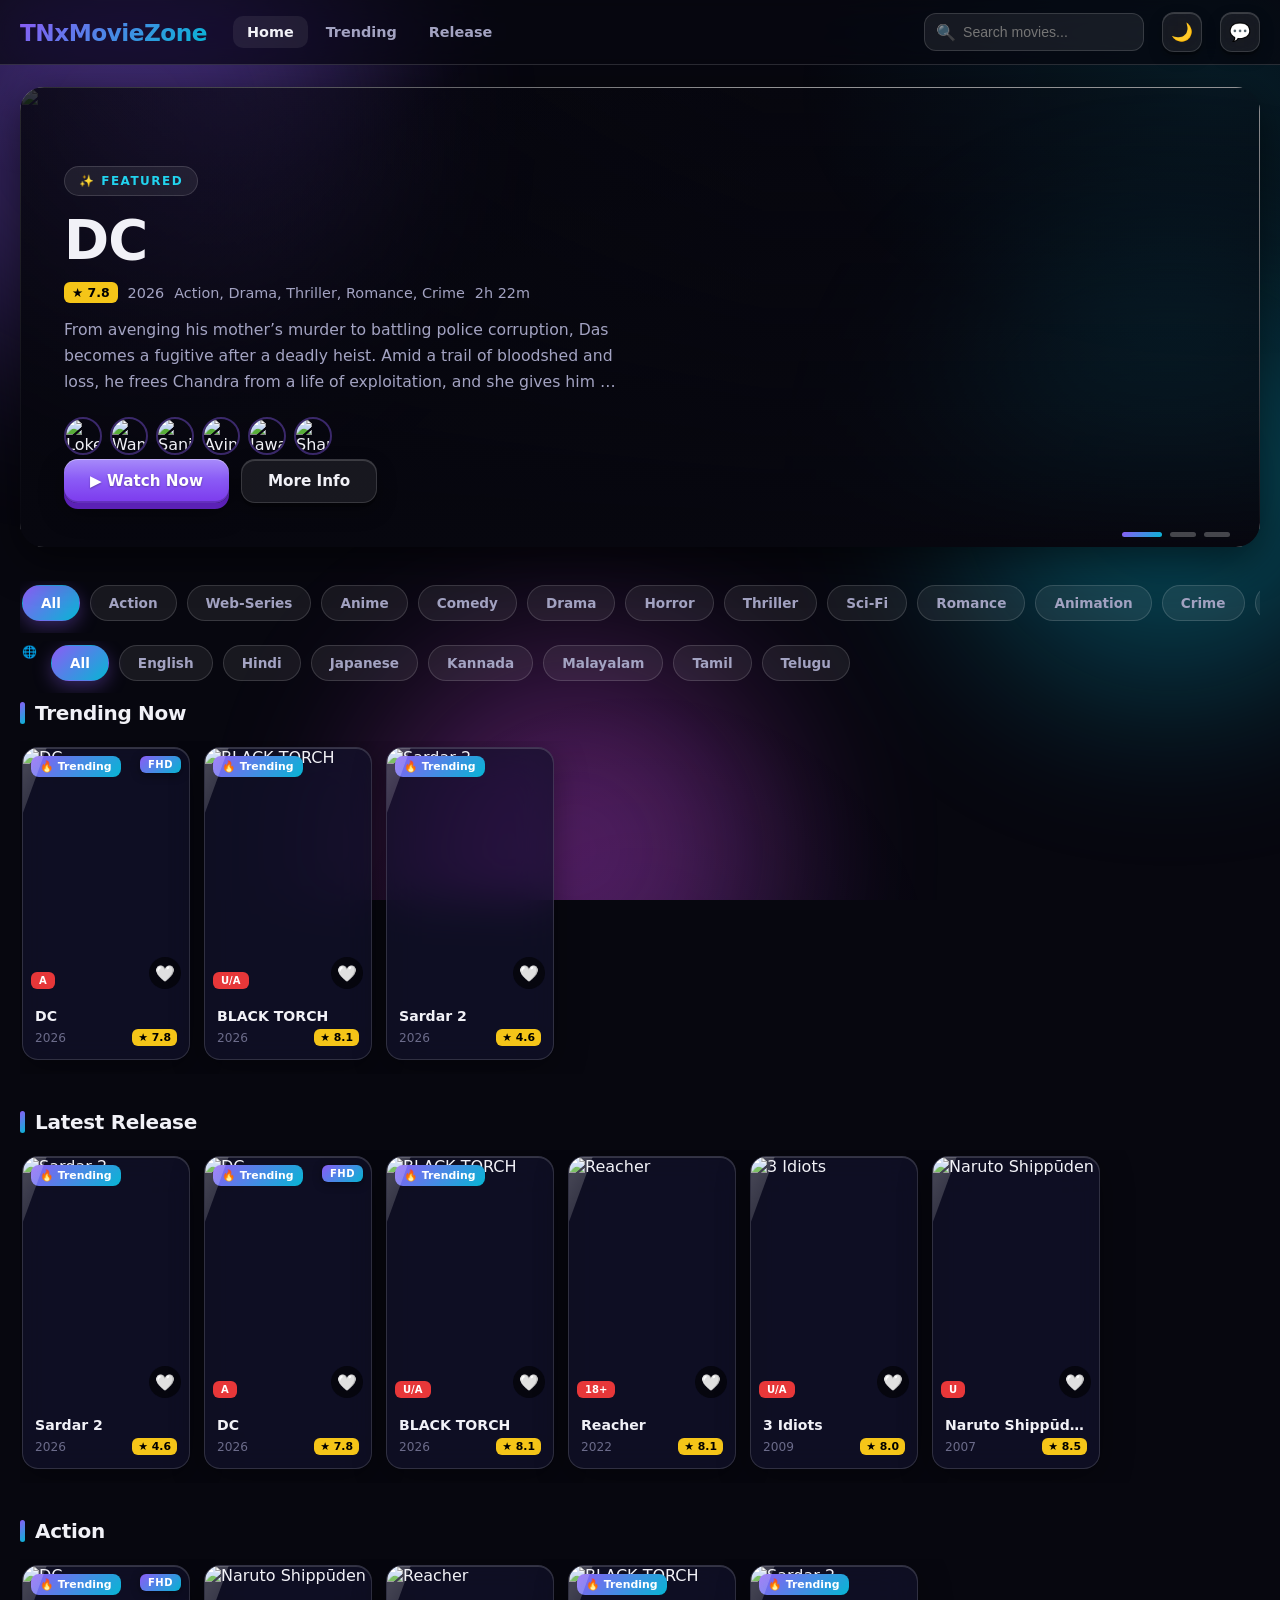
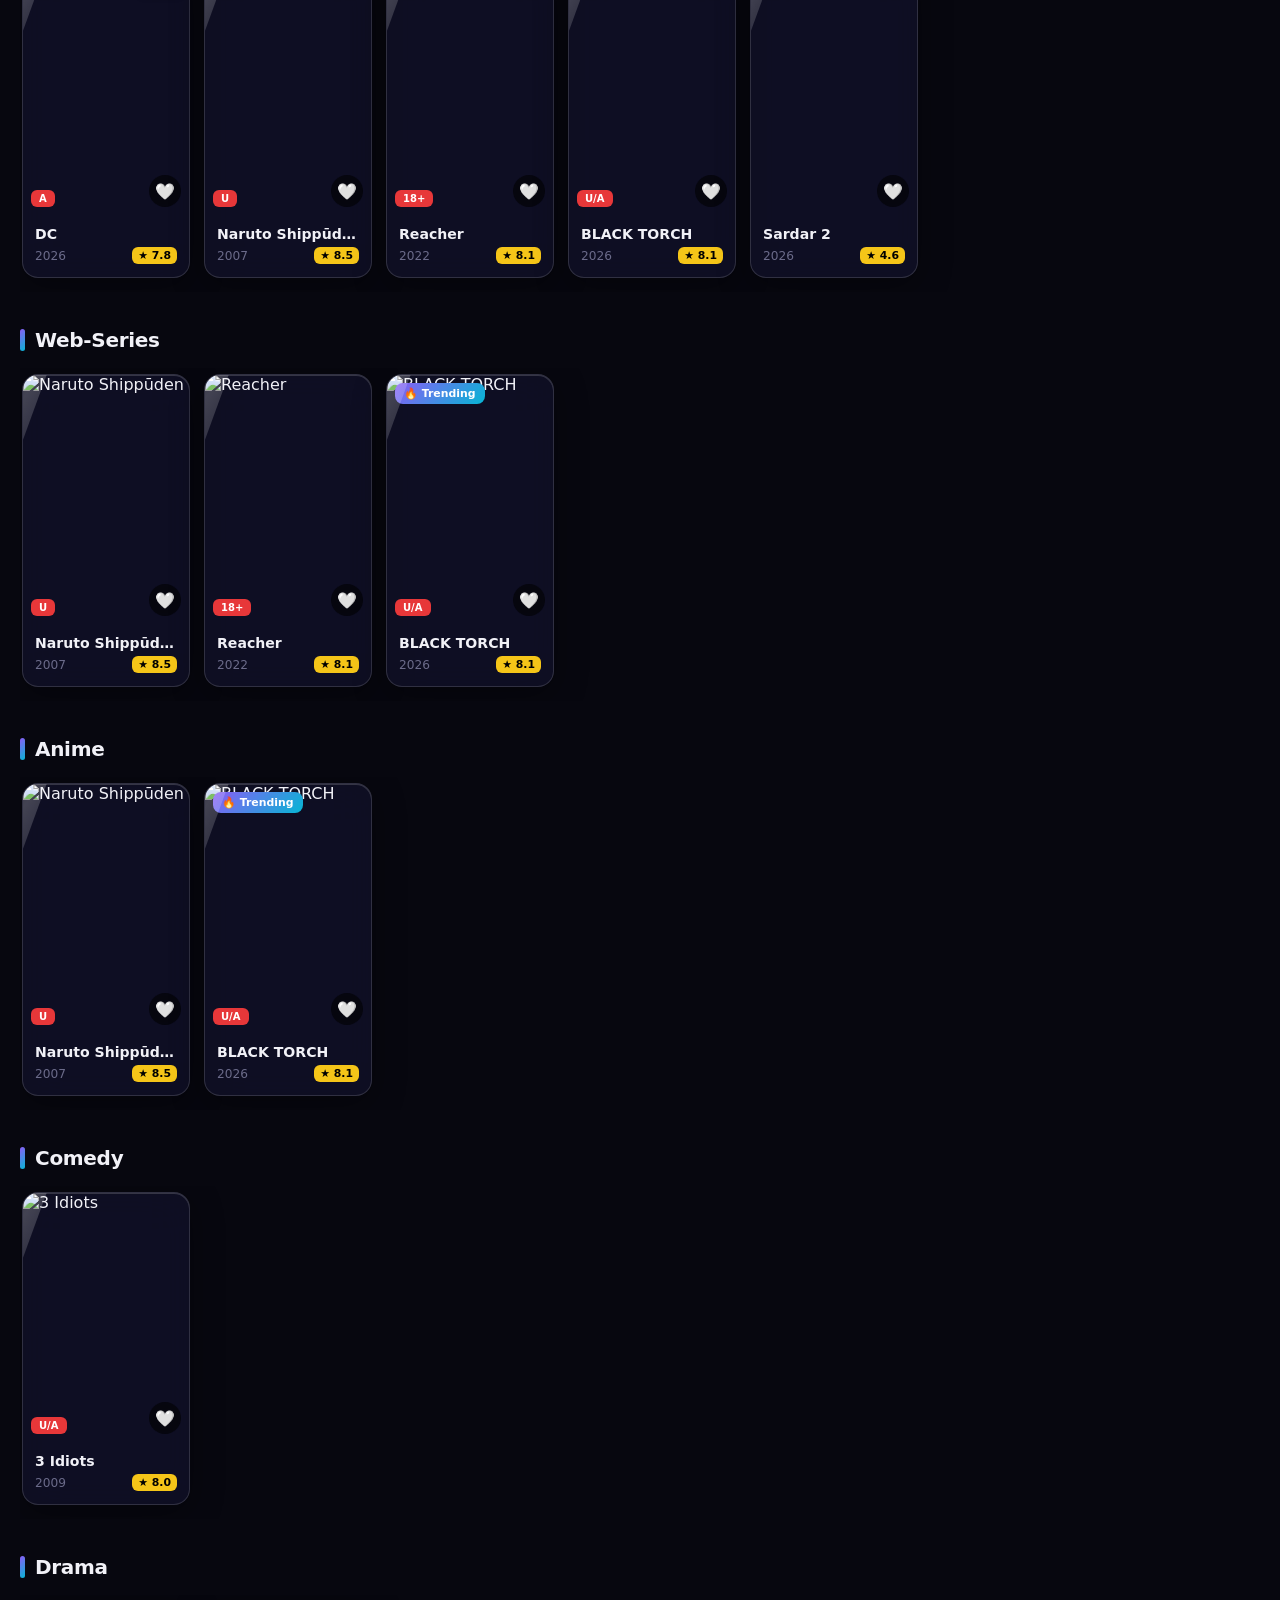
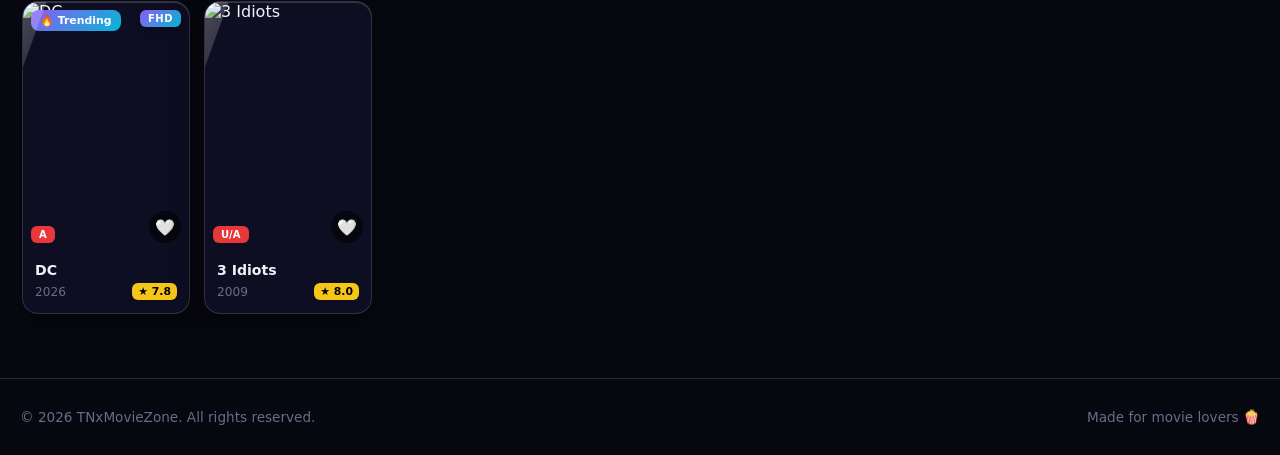
==== index.html @ 1c196ec9 "NEW badge + admin control + css v13" ====
<!DOCTYPE html>
<html lang="en" data-theme="dark">
<head>
<meta charset="UTF-8">
<meta name="viewport" content="width=device-width, initial-scale=1.0">
<title>TNxMovieZone — Watch Movies & Shows</title>
<meta name="description" content="TNxMovieZone — stream movies and shows in HD.">
<link rel="stylesheet" href="css/style.css?v=13">
<link rel="icon" href="logo/logo.png" type="image/png">
</head>
<body>
<div class="aurora-bg" aria-hidden="true"><span></span><span></span><span></span></div>

<header class="header">
  <div class="wrap header-inner">
    <a href="index.html" class="logo" id="siteLogo">TNxMovieZone</a>
    <nav class="nav">
      <a href="index.html" class="active">Home</a>
      <a href="index.html#trending">Trending</a>
      <a href="index.html#latest">Release</a>
    </nav>
    <div class="header-search">
      <span class="icon">🔍</span>
      <input type="text" id="searchInput" placeholder="Search movies..." autocomplete="off">
      <div class="search-results" id="searchResults"></div>
    </div>
    <button class="icon-btn" id="themeToggle" title="Toggle theme">🌙</button>
    <button class="icon-btn" id="notifToggle" title="New movie alerts">🔔</button>
    <button class="icon-btn" id="requestBtn" title="Request a movie">💬</button>
    <a class="icon-btn" id="tgJoinBtn" href="#" target="_blank" rel="noopener" title="Join Telegram" style="display:none;text-decoration:none;">✈️</a>
  </div>
</header>

<div class="notice-modal-bg" id="noticeModal" style="display:none;">

<!-- Movie Request Modal -->
<div class="notice-modal-bg" id="requestModal" style="display:none;">
  <div class="notice-modal">
    <button class="notice-close" id="requestClose" aria-label="Close">✕</button>
    <div class="notice-modal-icon">💬</div>
    <h3>Request a Movie</h3>
    <input type="text" id="reqTitle" placeholder="Movie/Series name..." style="width:100%;margin:8px 0;padding:10px;border-radius:8px;border:1px solid var(--glass-border);background:var(--bg-soft);color:var(--text);">
    <input type="text" id="reqYear" placeholder="Year (optional)..." style="width:100%;margin:8px 0;padding:10px;border-radius:8px;border:1px solid var(--glass-border);background:var(--bg-soft);color:var(--text);">
    <button type="button" class="btn btn-grad" id="reqSend" style="width:100%;margin-top:8px;">Send Request</button>
  </div>
</div>
  <div class="notice-modal">
    <button class="notice-close" id="noticeClose" aria-label="Close">✕</button>
    <div class="notice-modal-icon">📢</div>
    <h3>Announcement</h3>
    <p id="noticeText"></p>
  </div>
</div>

<main class="wrap">

<div id="adsBodySlot" style="margin:14px 0;"></div>
  <!-- Hero billboard -->
  <section class="hero" id="hero">
    <div class="hero-bg"><img id="heroBg" src="" alt=""></div>
    <div class="hero-shade"></div>
    <div class="hero-content">
      <span class="hero-badge" id="heroBadge">✨ Featured</span>
      <h1 class="hero-title" id="heroTitle">Loading...</h1>
      <div class="hero-meta" id="heroMeta"></div>
      <p class="hero-desc" id="heroDesc"></p>
      <div class="hero-cast" id="heroCast"></div>
      <div class="hero-actions">
        <a class="btn btn-grad" id="heroWatch" href="#">▶ Watch Now</a>
        <a class="btn btn-ghost" id="heroInfo" href="#">More Info</a>
      </div>
    </div>
    <div class="hero-dots" id="heroDots"></div>
  </section>

  <!-- Category filter chips -->
  <div class="chips" id="catChips"></div>
  <!-- Language filter chips -->
  <div class="chips" id="langChips" style="margin-top:8px;"></div>

  <!-- Full-screen search results -->
  <section class="row-sec" id="searchSec" style="display:none;">
    <div class="row-head">
      <h2 class="row-title">🔍 Search Results <span id="searchCount" style="font-size:.8rem;color:var(--text-faint);"></span></h2>
      <button type="button" class="btn btn-ghost btn-sm" id="searchClose">✕ Clear</button>
    </div>
    <div class="search-grid" id="searchGrid"></div>
  </section>

  <!-- Continue Watching -->
  <section class="row-sec" id="continueSec" style="display:none;">
    <div class="row-head">
      <h2 class="row-title">▶ Continue Watching</h2>
      <button type="button" class="btn btn-ghost btn-sm" id="clearContinue">Clear</button>
    </div>
    <div class="poster-row" id="continueRow"></div>
  </section>

  <!-- Watchlist -->
  <section class="row-sec" id="watchlistSec" style="display:none;">
    <div class="row-head">
      <h2 class="row-title">❤️ My Watchlist</h2>
    </div>
    <div class="poster-row" id="watchlistRow"></div>
  </section>

  <!-- Trending row -->
  <section class="row-sec" id="trending">
    <div class="row-head">
      <h2 class="row-title">Trending Now</h2>
    </div>
    <div class="poster-row" id="trendingRow"></div>
  </section>

  <!-- Latest row -->
  <section class="row-sec" id="latest">
    <div class="row-head">
      <h2 class="row-title">Latest Release</h2>
    </div>
    <div class="poster-row" id="latestRow"></div>
  </section>

  <!-- Category rows injected here -->
  <div id="catRows"></div>
</main>

<footer class="footer">
  <div class="wrap footer-inner">
    <span>© <span id="year"></span> <span id="footName">TNxMovieZone</span>. All rights reserved.</span>
    <span>Made for movie lovers 🍿</span>
  </div>
</footer>

<script src="js/app.js?v=3"></script>
<script>
/* source protection */
(function(){
  document.addEventListener('contextmenu', function(e){ e.preventDefault(); });
  document.addEventListener('keydown', function(e){
    if (e.key === 'F12' ||
        (e.ctrlKey && e.shiftKey && (e.key === 'I' || e.key === 'J' || e.key === 'C')) ||
        (e.ctrlKey && e.key === 'U')) {
      e.preventDefault();
    }
  });
})();
</script>
<script>
/* 3D tilt + ripple effects (2026-10-19) */
(function(){
  var fine = window.matchMedia('(pointer:fine)').matches;
  var reduced = window.matchMedia('(prefers-reduced-motion: reduce)').matches;
  if (fine && !reduced) {
    document.addEventListener('mousemove', function(e){
      var card = e.target.closest ? e.target.closest('.card') : null;
      document.querySelectorAll('.card.tilting').forEach(function(c){
        if (c !== card) { c.style.transform=''; c.classList.remove('tilting'); }
      });
      if (!card) return;
      var r = card.getBoundingClientRect();
      var x = (e.clientX - r.left)/r.width - .5, y = (e.clientY - r.top)/r.height - .5;
      card.classList.add('tilting');
      card.style.transform = 'perspective(800px) rotateX('+(-y*10).toFixed(1)+'deg) rotateY('+(x*12).toFixed(1)+'deg) translateY(-4px)';
    });
    document.addEventListener('mouseout', function(e){
      var card = e.target.closest ? e.target.closest('.card') : null;
      if (card && !card.contains(e.relatedTarget)) { card.style.transform=''; card.classList.remove('tilting'); }
    });
  }
  if (!reduced) {
    document.addEventListener('click', function(e){
      var btn = e.target.closest ? e.target.closest('.btn') : null;
      if (!btn) return;
      var r = btn.getBoundingClientRect(), d = Math.max(r.width, r.height);
      var s = document.createElement('span');
      s.className='ripple';
      s.style.width = s.style.height = d+'px';
      s.style.left = (e.clientX - r.left - d/2)+'px';
      s.style.top = (e.clientY - r.top - d/2)+'px';
      btn.appendChild(s);
      setTimeout(function(){ s.remove(); }, 650);
    });
  }
})();
</script>
</body>
</html>
---- css/style.css ----
/* ============================================================
   VIOLETFLEX — Premium dark streaming theme
   Electric purple #8b5cf6 + cyan #06b6d4 gradient accents
   Glassmorphism cards, smooth animations
   ============================================================ */

:root {
  --bg-0: #07070f;
  --bg-1: #0c0c1a;
  --bg-2: #12122a;
  --purple: #8b5cf6;
  --purple-soft: #a78bfa;
  --cyan: #06b6d4;
  --cyan-soft: #22d3ee;
  --grad: linear-gradient(135deg, #8b5cf6 0%, #06b6d4 100%);
  --grad-soft: linear-gradient(135deg, rgba(139,92,246,.25) 0%, rgba(6,182,212,.25) 100%);
  --text: #f1f1f7;
  --text-dim: #a3a3c2;
  --text-faint: #6b6b8a;
  --glass: rgba(255,255,255,.07);
  --glass-border: rgba(255,255,255,.14);
  --glass-highlight: rgba(255,255,255,.16);
  --depth: rgba(0,0,0,.25);
  --card: rgba(18,18,42,.72);
  --danger: #f43f5e;
  --success: #10b981;
  --warn: #f59e0b;
  --radius: 16px;
  --shadow: 0 12px 40px rgba(0,0,0,.55);
  --transition: .28s cubic-bezier(.4,0,.2,1);
}

[data-theme="light"] {
  --bg-0: #f4f4fa;
  --bg-1: #ffffff;
  --bg-2: #eceaf7;
  --text: #17172b;
  --text-dim: #55557a;
  --text-faint: #9a9ab5;
  --glass: rgba(255,255,255,.65);
  --glass-border: rgba(20,20,60,.12);
  --glass-highlight: rgba(255,255,255,.9);
  --card: rgba(255,255,255,.8);
  --depth: rgba(20,20,60,.16);
  --shadow: 0 12px 40px rgba(80,70,160,.14);
}

* { margin: 0; padding: 0; box-sizing: border-box; }

html { scroll-behavior: smooth; }

body {
  font-family: 'Inter', 'Segoe UI', system-ui, -apple-system, sans-serif;
  background: var(--bg-0);
  color: var(--text);
  min-height: 100vh;
  transition: background var(--transition), color var(--transition);
  overflow-x: hidden;
}

/* Ambient background glow */
body::before {
  content: '';
  position: fixed;
  inset: 0;
  pointer-events: none;
  z-index: 0;
  background:
    radial-gradient(600px 400px at 12% -5%, rgba(139,92,246,.16), transparent 60%),
    radial-gradient(700px 450px at 95% 10%, rgba(6,182,212,.12), transparent 60%),
    radial-gradient(500px 500px at 50% 110%, rgba(139,92,246,.08), transparent 60%);
}

[data-theme="light"] body::before { opacity: .5; }

a { color: inherit; text-decoration: none; }
button { font-family: inherit; cursor: pointer; }
img { display: block; max-width: 100%; }

.wrap { max-width: 100%; margin: 0 auto; padding: 0 20px; position: relative; z-index: 1; }

/* ---------- Header ---------- */
.header {
  position: sticky;
  top: 0;
  z-index: 50;
  backdrop-filter: blur(28px) saturate(180%);
  -webkit-backdrop-filter: blur(28px) saturate(180%);
  background: color-mix(in srgb, var(--bg-0) 72%, transparent);
  border-bottom: 1px solid var(--glass-border);
}
.header-inner {
  display: flex;
  align-items: center;
  gap: 18px;
  height: 64px;
}
.logo {
  font-size: 1.45rem;
  font-weight: 800;
  letter-spacing: -.5px;
  background: var(--grad);
  -webkit-background-clip: text;
  background-clip: text;
  color: transparent;
  white-space: nowrap;
}
.logo img { height: 34px; width: auto; }
.nav { display: flex; gap: 4px; margin-left: 8px; }
.nav a {
  padding: 8px 14px;
  border-radius: 10px;
  font-size: .9rem;
  font-weight: 600;
  color: var(--text-dim);
  transition: var(--transition);
}
.nav a:hover, .nav a.active { color: var(--text); background: var(--glass); }
.header-search { margin-left: auto; position: relative; }
.header-search input {
  width: 220px;
  padding: 10px 14px 10px 38px;
  border-radius: 12px;
  border: 1px solid var(--glass-border);
  background: var(--glass);
  color: var(--text);
  font-size: .88rem;
  outline: none;
  transition: var(--transition);
}
.header-search input:focus { border-color: var(--purple); box-shadow: 0 0 0 3px rgba(139,92,246,.18); width: 280px; }
.header-search .icon { position: absolute; left: 12px; top: 50%; transform: translateY(-50%); opacity: .55; }
.icon-btn {
  width: 40px; height: 40px;
  border-radius: 12px;
  border: 1px solid var(--glass-border);
  background: var(--glass);
  color: var(--text);
  font-size: 1.1rem;
  display: grid; place-items: center;
  backdrop-filter: blur(12px); -webkit-backdrop-filter: blur(12px);
  box-shadow: inset 0 1px 0 var(--glass-highlight), 0 3px 0 var(--depth), 0 6px 14px rgba(0,0,0,.3);
  transition: var(--transition);
}
.icon-btn:hover { border-color: var(--purple); transform: translateY(-1px); }
.icon-btn:active { transform: translateY(2px); box-shadow: inset 0 1px 0 var(--glass-highlight), 0 1px 0 var(--depth); }

/* ---------- Buttons ---------- */
.btn {
  display: inline-flex; align-items: center; justify-content: center; gap: 8px;
  padding: 12px 26px;
  border: none; border-radius: 14px;
  font-size: .95rem; font-weight: 700;
  transition: var(--transition);
}
.btn-grad {
  background: linear-gradient(180deg, #a78bfa 0%, #8b5cf6 45%, #7c3aed 100%);
  color: #fff;
  text-shadow: 0 1px 2px rgba(0,0,0,.3);
  box-shadow: inset 0 1px 0 rgba(255,255,255,.35), inset 0 -2px 0 rgba(0,0,0,.2), 0 6px 0 #5b21b6, 0 10px 24px rgba(0,0,0,.4);
}
.btn-grad:hover { transform: translateY(-2px); box-shadow: inset 0 1px 0 rgba(255,255,255,.35), inset 0 -2px 0 rgba(0,0,0,.2), 0 8px 0 #5b21b6, 0 14px 32px rgba(139,92,246,.45); }
.btn-grad:active { transform: translateY(4px); box-shadow: inset 0 1px 0 rgba(255,255,255,.25), inset 0 -1px 0 rgba(0,0,0,.2), 0 2px 0 #5b21b6, 0 4px 12px rgba(0,0,0,.4); }
.btn-ghost {
  background: var(--glass); color: var(--text);
  border: 1px solid var(--glass-border);
  backdrop-filter: blur(16px); -webkit-backdrop-filter: blur(16px);
  box-shadow: inset 0 1px 0 var(--glass-highlight), 0 4px 0 var(--depth), 0 8px 20px rgba(0,0,0,.3);
}
.btn-ghost:hover { border-color: var(--purple); transform: translateY(-2px); box-shadow: inset 0 1px 0 var(--glass-highlight), 0 6px 0 var(--depth), 0 12px 24px rgba(0,0,0,.35); }
.btn-ghost:active { transform: translateY(3px); box-shadow: inset 0 1px 0 var(--glass-highlight), 0 1px 0 var(--depth), 0 4px 10px rgba(0,0,0,.3); }
.btn-danger { background: rgba(244,63,94,.14); color: var(--danger); border: 1px solid rgba(244,63,94,.35); }
.btn-danger:hover { background: rgba(244,63,94,.25); }
.btn-sm { padding: 8px 16px; font-size: .82rem; border-radius: 10px; }
.btn:disabled { opacity: .5; cursor: not-allowed; transform: none; }

/* ---------- Hero ---------- */
.hero {
  position: relative;
  border-radius: 24px;
  overflow: hidden;
  margin: 22px 0 34px;
  min-height: 460px;
  display: flex;
  align-items: flex-end;
  box-shadow: var(--shadow);
  isolation: isolate;
}
.hero-bg { position: absolute; inset: 0; z-index: -2; }
.hero-bg img { width: 100%; height: 100%; object-fit: cover; }
.hero-shade {
  position: absolute; inset: 0; z-index: -1;
  background: linear-gradient(180deg, rgba(7,7,15,.25) 0%, rgba(7,7,15,.55) 45%, var(--bg-0) 100%),
              linear-gradient(90deg, rgba(7,7,15,.75) 0%, transparent 60%);
}
/* Light mode billboard: soft light — backdrop visible */
[data-theme="light"] .hero-shade {
  background: linear-gradient(180deg, rgba(244,244,250,.05) 0%, rgba(244,244,250,.2) 60%, var(--bg-0) 100%),
              linear-gradient(90deg, rgba(244,244,250,.6) 0%, rgba(244,244,250,.12) 55%, transparent 85%);
}
[data-theme="light"] .hero-bg img { filter:none; }
[data-theme="light"] .hero-title { color:#0d0d1f; text-shadow:none; }
[data-theme="light"] .hero-desc { color:#33334f; text-shadow:none; }
[data-theme="light"] .hero-meta { color:#44445f; text-shadow:none; }
[data-theme="light"] .hero-badge { background:rgba(255,255,255,.7); }
.hero-content { padding: 44px; max-width: 640px; animation: riseIn .7s ease both; }
.hero-badge {
  display: inline-flex; align-items: center; gap: 8px;
  font-size: .75rem; font-weight: 700; letter-spacing: 1.5px; text-transform: uppercase;
  padding: 7px 14px; border-radius: 999px;
  background: var(--glass); border: 1px solid var(--glass-border);
  backdrop-filter: blur(16px); color: var(--cyan-soft); margin-bottom: 16px;
}
.hero-title {
  font-size: clamp(2rem, 4.5vw, 3.4rem);
  font-weight: 800; letter-spacing: -1px; line-height: 1.08; margin-bottom: 12px;
}
.hero-meta { display: flex; flex-wrap: wrap; gap: 10px; align-items: center; color: var(--text-dim); font-size: .9rem; margin-bottom: 14px; }
.imdb { background: #f5c518; color: #000; font-weight: 800; font-size: .78rem; padding: 3px 8px; border-radius: 6px; }
.hero-desc { color: var(--text-dim); font-size: .98rem; line-height: 1.65; margin-bottom: 22px; display: -webkit-box; -webkit-line-clamp: 3; -webkit-box-orient: vertical; overflow: hidden; }
.hero-actions { display: flex; gap: 12px; flex-wrap: wrap; }
.hero-dots { position: absolute; bottom: 10px; right: 30px; display: flex; gap: 8px; }
.hero-dots button { width: 26px; height: 5px; border-radius: 3px; border: none; background: rgba(255,255,255,.25); transition: var(--transition); }
.hero-dots button.on { background: var(--grad); width: 40px; }

@keyframes riseIn { from { opacity: 0; transform: translateY(24px); } to { opacity: 1; transform: none; } }
@keyframes fadeIn { from { opacity: 0; } to { opacity: 1; } }

/* ---------- Rows ---------- */
.row-sec { margin-bottom: 36px; }
.row-head { display: flex; align-items: center; justify-content: space-between; margin-bottom: 16px; }
.row-title { font-size: 1.25rem; font-weight: 800; letter-spacing: -.3px; display: flex; align-items: center; gap: 10px; }
.row-title::before { content: ''; width: 5px; height: 22px; border-radius: 3px; background: var(--grad); }
.row-link { font-size: .85rem; font-weight: 600; color: var(--cyan-soft); }
.poster-row { display: flex; gap: 14px; overflow-x: auto; padding: 6px 2px 14px; scrollbar-width: thin; scrollbar-color: var(--purple) transparent; }
.poster-row::-webkit-scrollbar { height: 6px; }
.poster-row::-webkit-scrollbar-thumb { background: var(--grad); border-radius: 3px; }

.card {
  flex: 0 0 168px;
  border-radius: var(--radius);
  overflow: hidden;
  background: var(--card);
  border: 1px solid var(--glass-border);
  backdrop-filter: blur(22px) saturate(160%);
  -webkit-backdrop-filter: blur(22px) saturate(160%);
  box-shadow: inset 0 1px 0 var(--glass-highlight), 0 8px 32px rgba(0,0,0,.35);
  transition: var(--transition);
  animation: fadeIn .5s ease both;
}
.card:hover { transform: translateY(-7px) scale(1.02); border-color: rgba(139,92,246,.5); box-shadow: 0 18px 44px rgba(139,92,246,.22); }
.card-poster { position: relative; aspect-ratio: 2/3; overflow: hidden; }
.card-poster img { width: 100%; height: 100%; object-fit: cover; transition: transform .5s ease; }
.card:hover .card-poster img { transform: scale(1.07); }
.card-play {
  position: absolute; inset: 0; display: grid; place-items: center;
  background: rgba(7,7,15,.45); opacity: 0; transition: var(--transition);
}
.card:hover .card-play { opacity: 1; }
.card-play span {
  width: 52px; height: 52px; border-radius: 50%;
  background: var(--grad); display: grid; place-items: center;
  font-size: 1.2rem; color: #fff; box-shadow: 0 8px 24px rgba(139,92,246,.5);
}
.card-badge { position: absolute; top: 8px; left: 8px; font-size: .68rem; font-weight: 800; padding: 4px 9px; border-radius: 8px; background: var(--grad); color: #fff; }
.card-info { padding: 11px 12px 13px; }
.card-title { font-size: .88rem; font-weight: 700; white-space: nowrap; overflow: hidden; text-overflow: ellipsis; margin-bottom: 5px; }
.card-sub { font-size: .76rem; color: var(--text-faint); display: flex; justify-content: space-between; align-items: center; }
.card-sub .imdb { font-size: .68rem; padding: 2px 6px; }

/* ---------- Category chips ---------- */
.chips { display: flex; gap: 10px; overflow-x: auto; padding: 4px 2px 12px; margin-bottom: 8px; }
.chip {
  flex: 0 0 auto; padding: 9px 18px; border-radius: 999px;
  background: var(--glass); border: 1px solid var(--glass-border);
  font-size: .85rem; font-weight: 600; color: var(--text-dim);
  transition: var(--transition);
}
.chip:hover { border-color: var(--purple); color: var(--text); }
.chip.on { background: var(--grad); color: #fff; border-color: transparent; box-shadow: 0 6px 18px rgba(139,92,246,.35); }

/* ---------- Grid ---------- */
.grid { display: grid; grid-template-columns: repeat(auto-fill, minmax(160px, 1fr)); gap: 16px; }
.grid .card { flex: none; }

/* ---------- Movie detail ---------- */
.detail-hero { position: relative; border-radius: 24px; overflow: hidden; margin: 22px 0; min-height: 420px; isolation: isolate; box-shadow: var(--shadow); }
.detail-body { display: flex; gap: 28px; margin: -110px 0 30px; position: relative; z-index: 2; padding: 0 30px; }
.detail-poster { width: 230px; flex: none; aspect-ratio: 2/3; border-radius: 18px; overflow: hidden; box-shadow: var(--shadow); border: 1px solid var(--glass-border); }
.detail-poster img { width: 100%; height: 100%; object-fit: cover; display: block; }
.detail-info { padding-top: 118px; flex: 1; min-width: 0; }
.detail-title { font-size: clamp(1.7rem, 3.5vw, 2.6rem); font-weight: 800; letter-spacing: -.5px; margin-bottom: 10px; }
.detail-meta { display: flex; flex-wrap: wrap; gap: 10px; align-items: center; color: var(--text-dim); font-size: .92rem; margin-bottom: 14px; }
.detail-desc { color: var(--text-dim); line-height: 1.7; margin-bottom: 20px; max-width: 720px; }
.detail-extra { display: grid; grid-template-columns: repeat(auto-fit, minmax(200px, 1fr)); gap: 12px; margin-bottom: 22px; }
.extra-box { background: var(--card); border: 1px solid var(--glass-border); border-radius: 12px; padding: 12px 16px; backdrop-filter: blur(18px); box-shadow: inset 0 1px 0 var(--glass-highlight); }
.extra-box .k { font-size: .72rem; text-transform: uppercase; letter-spacing: 1px; color: var(--text-faint); margin-bottom: 4px; }
.extra-box .v { font-weight: 600; font-size: .92rem; }

/* ---------- Watch page ---------- */
.player-wrap { margin: 22px 0; }
.server-bar {
  display: flex; gap: 10px; flex-wrap: wrap; align-items: center;
  background: var(--card); border: 1px solid var(--glass-border);
  border-radius: 16px; padding: 14px 18px; margin-bottom: 16px;
  backdrop-filter: blur(14px);
}
.server-bar .lbl { font-size: .82rem; font-weight: 700; text-transform: uppercase; letter-spacing: 1px; color: var(--text-faint); margin-right: 6px; }
.srv-btn {
  padding: 10px 20px; border-radius: 12px; border: 1px solid var(--glass-border);
  background: var(--glass); color: var(--text-dim); font-weight: 700; font-size: .88rem;
  transition: var(--transition);
}
.srv-btn:hover { border-color: var(--cyan); color: var(--text); }
.srv-btn.on { background: var(--grad); color: #fff; border-color: transparent; box-shadow: 0 6px 18px rgba(139,92,246,.4); }
.player-frame {
  position: relative; border-radius: 20px; overflow: hidden;
  background: #000; aspect-ratio: 16/9; box-shadow: var(--shadow);
  border: 1px solid var(--glass-border);
}
.player-frame iframe, .player-frame video { position: absolute; inset: 0; width: 100%; height: 100%; border: none; }
.player-loading {
  position: absolute; inset: 0; display: grid; place-items: center;
  background: #050508; color: var(--text-dim); flex-direction: column; gap: 14px;
}
.spinner {
  width: 52px; height: 52px; border-radius: 50%;
  border: 4px solid rgba(139,92,246,.2); border-top-color: var(--purple);
  animation: spin 1s linear infinite;
}
@keyframes spin { to { transform: rotate(360deg); } }
.toast {
  position: fixed; bottom: 26px; left: 50%; transform: translateX(-50%) translateY(80px);
  background: var(--card); border: 1px solid var(--glass-border);
  backdrop-filter: blur(16px); padding: 13px 22px; border-radius: 14px;
  font-size: .9rem; font-weight: 600; z-index: 200; opacity: 0; transition: var(--transition);
  box-shadow: var(--shadow); max-width: 90vw; text-align: center;
}
.toast.show { opacity: 1; transform: translateX(-50%) translateY(0); }

/* ---------- Admin ---------- */
.admin-login-wrap { min-height: 100vh; display: grid; place-items: center; padding: 20px; }
.login-card {
  width: 100%; max-width: 420px;
  background: var(--card); border: 1px solid var(--glass-border);
  border-radius: 24px; padding: 40px 36px;
  backdrop-filter: blur(30px) saturate(170%); -webkit-backdrop-filter: blur(30px) saturate(170%);
  box-shadow: inset 0 1px 0 var(--glass-highlight), var(--shadow);
  animation: riseIn .5s ease both;
}
.login-card h1 { font-size: 1.6rem; font-weight: 800; margin-bottom: 6px; }
.login-card h1 .grad { background: var(--grad); -webkit-background-clip: text; background-clip: text; color: transparent; }
.login-card p { color: var(--text-dim); font-size: .9rem; margin-bottom: 24px; }
.field { margin-bottom: 16px; }
.field label { display: block; font-size: .8rem; font-weight: 700; text-transform: uppercase; letter-spacing: .8px; color: var(--text-faint); margin-bottom: 7px; }
.field input, .field select, .field textarea {
  width: 100%; padding: 12px 15px; border-radius: 12px;
  border: 1px solid var(--glass-border); background: var(--glass);
  color: var(--text); font-size: .92rem; font-family: inherit; outline: none;
  transition: var(--transition);
}
.field input:focus, .field select:focus, .field textarea:focus { border-color: var(--purple); box-shadow: 0 0 0 3px rgba(139,92,246,.16); }
.field textarea { min-height: 90px; resize: vertical; }
.login-err { display: none; background: rgba(244,63,94,.12); border: 1px solid rgba(244,63,94,.35); color: #fb7185; padding: 11px 15px; border-radius: 12px; font-size: .86rem; margin-bottom: 16px; }
.login-err.show { display: block; }

.dash-head { display: flex; align-items: center; justify-content: space-between; padding: 22px 0; flex-wrap: wrap; gap: 14px; }
.stats { display: grid; grid-template-columns: repeat(auto-fit, minmax(150px, 1fr)); gap: 14px; margin-bottom: 26px; }
.stat {
  background: var(--card); border: 1px solid var(--glass-border); border-radius: 16px;
  padding: 20px; backdrop-filter: blur(14px); position: relative; overflow: hidden;
}
.stat::after { content: ''; position: absolute; top: 0; left: 0; right: 0; height: 3px; background: var(--grad); }
.stat .n { font-size: 1.9rem; font-weight: 800; }
.stat .l { font-size: .78rem; color: var(--text-faint); text-transform: uppercase; letter-spacing: 1px; margin-top: 4px; }

.tabs { display: flex; gap: 8px; margin-bottom: 20px; flex-wrap: wrap; position: sticky; top: 64px; z-index: 40; padding: 10px 0; background: color-mix(in srgb, var(--bg-0) 82%, transparent); backdrop-filter: blur(14px); }
.tab-btn { padding: 10px 20px; border-radius: 12px; border: 1px solid var(--glass-border); background: var(--glass); color: var(--text-dim); font-weight: 700; font-size: .88rem; transition: var(--transition); }
.tab-btn.on { background: var(--grad); color: #fff; border-color: transparent; }
.tab-pane { display: none; animation: fadeIn .35s ease; }
.tab-pane.on { display: block; }

.tbl-wrap { overflow-x: auto; border-radius: 16px; border: 1px solid var(--glass-border); background: var(--card); backdrop-filter: blur(14px); }
table { width: 100%; border-collapse: collapse; font-size: .88rem; }
th { text-align: left; padding: 13px 16px; font-size: .74rem; text-transform: uppercase; letter-spacing: 1px; color: var(--text-faint); border-bottom: 1px solid var(--glass-border); white-space: nowrap; }
td { padding: 12px 16px; border-bottom: 1px solid var(--glass-border); vertical-align: middle; }
tr:last-child td { border-bottom: none; }
tr:hover td { background: rgba(139,92,246,.05); }
.tbl-poster { width: 44px; height: 64px; object-fit: cover; border-radius: 8px; }
.pill { display: inline-block; font-size: .7rem; font-weight: 700; padding: 4px 10px; border-radius: 999px; background: var(--grad-soft); border: 1px solid var(--glass-border); }
.row-actions { display: flex; gap: 8px; white-space: nowrap; }

/* Modal */
.modal-bg { position: fixed; inset: 0; background: rgba(4,4,10,.72); backdrop-filter: blur(8px); z-index: 100; display: none; align-items: flex-start; justify-content: center; padding: 30px 16px; overflow-y: auto; }
.modal-bg.show { display: flex; }
.modal {
  width: 100%; max-width: 640px; background: var(--card);
  border: 1px solid var(--glass-border); border-radius: 22px; padding: 30px;
  backdrop-filter: blur(30px) saturate(170%);
  -webkit-backdrop-filter: blur(30px) saturate(170%);
  box-shadow: inset 0 1px 0 var(--glass-highlight), var(--shadow);
  animation: riseIn .35s ease both;
}
.modal h2 { font-size: 1.3rem; font-weight: 800; margin-bottom: 20px; }
.modal .grid2 { display: grid; grid-template-columns: 1fr 1fr; gap: 14px; }
.modal-actions { display: flex; gap: 12px; justify-content: flex-end; margin-top: 22px; }
.check-row { display: flex; align-items: center; gap: 10px; font-size: .9rem; font-weight: 600; }
.check-row input { width: 18px; height: 18px; accent-color: var(--purple); }

.footer { border-top: 1px solid var(--glass-border); margin-top: 50px; padding: 30px 0; color: var(--text-faint); font-size: .85rem; }
.footer-inner { display: flex; justify-content: space-between; align-items: center; flex-wrap: wrap; gap: 12px; }

/* Empty / loading states */
.empty { text-align: center; padding: 60px 20px; color: var(--text-faint); }
.empty .big { font-size: 3rem; margin-bottom: 12px; }
.skel { border-radius: var(--radius); background: linear-gradient(90deg, var(--glass) 25%, rgba(255,255,255,.09) 50%, var(--glass) 75%); background-size: 200% 100%; animation: shimmer 1.4s infinite; }
@keyframes shimmer { to { background-position: -200% 0; } }

/* Search results dropdown */
.search-results {
  position: absolute; top: calc(100% + 8px); right: 0; width: 340px; max-height: 420px; overflow-y: auto;
  background: var(--bg-1); border: 1px solid var(--glass-border); border-radius: 16px;
  box-shadow: var(--shadow); z-index: 60; display: none;
}
.search-results.show { display: block; animation: fadeIn .25s ease; }
.sr-item { display: flex; gap: 12px; padding: 10px 14px; align-items: center; transition: var(--transition); }
.sr-item:hover { background: rgba(139,92,246,.08); }
.sr-item img { width: 40px; height: 58px; object-fit: cover; border-radius: 8px; }
.sr-item .t { font-weight: 700; font-size: .88rem; }
.sr-item .s { font-size: .76rem; color: var(--text-faint); }

/* Responsive */
@media (max-width: 860px) {
  .wrap { padding: 0 20px; }
  .nav { display: none; }
  .header-search input { width: 150px; }
  .header-search input:focus { width: 180px; }
  .hero { min-height: 380px; }
  .hero-content { padding: 26px; }
  .card { flex-basis: 138px; }
  .detail-body { flex-direction: column; padding: 0 18px; margin-top: -80px; }
  .detail-poster { flex: none; width: 150px; }
  .detail-top-row { gap:14px; }
  .detail-side-extra .detail-extra { grid-template-columns:1fr; gap:8px; }
  .detail-side-extra .extra-box { padding:10px 12px; }
  .detail-side-extra .extra-box .k { font-size:10px; }
  .detail-side-extra .extra-box .v { font-size:13px; }
  .detail-info { padding-top: 0; }
  .modal .grid2 { grid-template-columns: 1fr; }
  .dash-head { flex-direction: column; align-items: flex-start; }
}

/* Toggle switch */
.toggle-row { display:inline-flex; align-items:center; gap:10px; cursor:pointer; font-size:14px; color:var(--text); }
.toggle-input { display:none; }
.toggle-sw {
  width:44px; height:24px; border-radius:999px; flex:none;
  background:rgba(255,255,255,.12); border:1px solid rgba(255,255,255,.15);
  position:relative; transition:all .25s ease;
}
.toggle-sw::after {
  content:''; position:absolute; top:2px; left:2px;
  width:18px; height:18px; border-radius:50%;
  background:#888; transition:all .25s ease;
}
.toggle-input:checked + .toggle-sw {
  background:linear-gradient(135deg,#8b5cf6,#06b6d4);
  border-color:transparent;
}
.toggle-input:checked + .toggle-sw::after { left:22px; background:#fff; }
.toggle-sw.toggle-sm { width:36px; height:20px; }
.toggle-sw.toggle-sm::after { width:14px; height:14px; }
.toggle-input:checked + .toggle-sw.toggle-sm::after { left:18px; }

.detail-poster-col { display:flex; flex-direction:column; gap:12px; flex:none; }
.detail-top-row { display:flex; gap:20px; align-items:flex-start; min-width:0; }
.detail-side-extra { flex:1; min-width:0; padding-top:4px; }
.detail-side-extra .detail-extra { grid-template-columns:1fr; margin-bottom:0; }
.detail-hero { position:relative; }
.back-overlay {
  position:absolute; top:16px; left:16px; z-index:5;
  background:rgba(255,255,255,.92) !important;
  color:#1a1a2e !important;
  font-weight:700;
  backdrop-filter:blur(8px); -webkit-backdrop-filter:blur(8px);
  box-shadow:0 4px 16px rgba(0,0,0,.3);
}
.btn-watch-side { text-align:center; }

/* Hero cast strip */
.hero-cast { display:flex; gap:8px; margin:12px 0 4px; }
.hcast-item img { width:38px; height:38px; border-radius:50%; object-fit:cover; border:2px solid rgba(139,92,246,.4); }
.hcast-noimg { width:38px; height:38px; border-radius:50%; display:grid; place-items:center; font-size:1.1rem; background:var(--grad-soft); border:2px solid rgba(139,92,246,.4); }

/* Search results full grid */
.search-grid { display:grid; grid-template-columns:repeat(auto-fill,minmax(140px,1fr)); gap:16px; margin-top:14px; }
.search-grid .card { animation:riseIn .5s cubic-bezier(.22,1,.36,1) both; }
.search-grid .card:nth-child(2) { animation-delay:.04s; }
.search-grid .card:nth-child(3) { animation-delay:.08s; }
.search-grid .card:nth-child(4) { animation-delay:.12s; }
.search-grid .card:nth-child(5) { animation-delay:.16s; }
.search-grid .card:nth-child(n+6) { animation-delay:.2s; }
#searchSec .row-head { display:flex; align-items:center; justify-content:space-between; }

/* Cast — horizontal auto-adjust scroll */
.cast-grid { display:flex; gap:12px; margin-top:12px; overflow-x:auto; padding-bottom:8px; -webkit-overflow-scrolling:touch; scrollbar-width:thin; }
.cast-grid::-webkit-scrollbar { height:6px; }
.cast-grid::-webkit-scrollbar-thumb { background:rgba(139,92,246,.4); border-radius:3px; }
.cast-card { text-align:center; flex:0 0 72px; }
.cast-card img { width:100%; aspect-ratio:1/1; object-fit:cover; border-radius:50%; border:1px solid rgba(139,92,246,.25); }
.cast-noimg { width:100%; aspect-ratio:1/1; display:grid; place-items:center; font-size:1.4rem; border-radius:50%; background:var(--grad-soft); border:1px solid rgba(139,92,246,.25); }
.cast-name { font-size:10px; margin-top:4px; color:var(--text); font-weight:600; line-height:1.2; overflow:hidden; text-overflow:ellipsis; white-space:nowrap; }
.cast-char { font-size:9px; color:var(--text-faint); line-height:1.2; overflow:hidden; text-overflow:ellipsis; white-space:nowrap; }

/* 4K image support — crisp high-res rendering */
img { image-rendering: -webkit-optimize-contrast; }
.hero-bg img, .detail-backdrop img {
  image-rendering: auto;
}

/* Notice / announcement popup (center modal) */
.notice-modal-bg {
  position: fixed;
  inset: 0;
  background: rgba(0,0,0,.65);
  backdrop-filter: blur(6px);
  -webkit-backdrop-filter: blur(6px);
  display: flex;
  align-items: center;
  justify-content: center;
  z-index: 9999;
  padding: 20px;
  animation: fadeIn .25s ease;
}
.notice-modal {
  position: relative;
  max-width: 420px;
  width: 100%;
  background: var(--card, #16162a);
  border: 1px solid rgba(139,92,246,.35);
  border-radius: 20px;
  padding: 36px 28px 28px;
  text-align: center;
  box-shadow: 0 20px 60px rgba(139,92,246,.25);
  animation: popIn .3s ease;
}
.notice-modal-icon { font-size: 44px; margin-bottom: 12px; }
.notice-modal h3 {
  margin: 0 0 10px;
  font-size: 20px;
  background: linear-gradient(135deg, #8b5cf6, #06b6d4);
  -webkit-background-clip: text;
  background-clip: text;
  -webkit-text-fill-color: transparent;
}
.notice-modal p { margin: 0; color: var(--text); font-size: 15px; line-height: 1.6; }
.notice-close {
  position: absolute;
  top: 10px; right: 12px;
  background: none; border: none;
  color: var(--muted, #888);
  font-size: 18px; cursor: pointer;
  padding: 6px;
}
.notice-close:hover { color: #f66; }
@keyframes fadeIn { from { opacity: 0; } to { opacity: 1; } }
@keyframes popIn { from { transform: scale(.92); opacity: 0; } to { transform: scale(1); opacity: 1; } }

/* ============ PRO ANIMATION SYSTEM ============ */

/* --- page entrance --- */
@keyframes riseIn { from { opacity:0; transform:translateY(28px); } to { opacity:1; transform:translateY(0); } }
@keyframes fadeSlideL { from { opacity:0; transform:translateX(-24px); } to { opacity:1; transform:translateX(0); } }
@keyframes scaleIn { from { opacity:0; transform:scale(.94); } to { opacity:1; transform:scale(1); } }
@keyframes kenburns { 0% { transform:scale(1); } 100% { transform:scale(1.12); } }
@keyframes floatY { 0%,100% { transform:translateY(0); } 50% { transform:translateY(-8px); } }
@keyframes shimmer { 0% { background-position:-400px 0; } 100% { background-position:400px 0; } }
@keyframes glowPulse { 0%,100% { box-shadow:0 0 18px rgba(139,92,246,.35); } 50% { box-shadow:0 0 34px rgba(6,182,212,.5); } }
@keyframes spin { to { transform:rotate(360deg); } }

/* --- scroll reveal --- */
.reveal { opacity:0; transform:translateY(26px); transition:opacity .7s cubic-bezier(.22,1,.36,1), transform .7s cubic-bezier(.22,1,.36,1); }
.reveal.in { opacity:1; transform:none; }

/* --- hero --- */
.hero-bg img { animation:kenburns 18s ease-in-out infinite alternate; }
.hero-content > * { animation:riseIn .8s cubic-bezier(.22,1,.36,1) both; }
.hero-content > *:nth-child(2) { animation-delay:.08s; }
.hero-content > *:nth-child(3) { animation-delay:.16s; }
.hero-content > *:nth-child(4) { animation-delay:.24s; }
.hero-content > *:nth-child(5) { animation-delay:.32s; }
.hero-badge { animation:floatY 4s ease-in-out infinite; }

/* --- movie cards: 3D tilt + lift --- */
.card { transition:transform .35s cubic-bezier(.22,1,.36,1), box-shadow .35s ease; transform-style:preserve-3d; will-change:transform; }
.card:hover { transform:translateY(-8px) scale(1.03); box-shadow:0 18px 44px rgba(0,0,0,.5), 0 0 24px rgba(139,92,246,.25); z-index:2; }
.card-poster { overflow:hidden; }
.card-poster img { transition:transform .6s cubic-bezier(.22,1,.36,1); }
.card:hover .card-poster img { transform:scale(1.1); }

/* --- stagger rows on load --- */
.poster-row .card { animation:riseIn .6s cubic-bezier(.22,1,.36,1) both; }
.poster-row .card:nth-child(2) { animation-delay:.05s; }
.poster-row .card:nth-child(3) { animation-delay:.1s; }
.poster-row .card:nth-child(4) { animation-delay:.15s; }
.poster-row .card:nth-child(5) { animation-delay:.2s; }
.poster-row .card:nth-child(6) { animation-delay:.25s; }
.poster-row .card:nth-child(n+7) { animation-delay:.3s; }

/* --- buttons: magnetic glow --- */
.btn { transition:transform .2s ease, box-shadow .3s ease, filter .2s ease; position:relative; overflow:hidden; }
.btn:hover { transform:translateY(-2px); filter:brightness(1.1); }
.btn:active { transform:translateY(0) scale(.98); }
.btn-grad:hover { box-shadow:0 8px 28px rgba(139,92,246,.5); animation:glowPulse 2s ease-in-out infinite; }
.btn::after { content:''; position:absolute; top:0; left:-80%; width:50%; height:100%; background:linear-gradient(100deg,transparent,rgba(255,255,255,.25),transparent); transform:skewX(-20deg); transition:left .5s ease; }
.btn:hover::after { left:130%; }

/* --- chips --- */
.chip { transition:all .25s cubic-bezier(.22,1,.36,1); }
.chip:hover { transform:translateY(-2px); }
.chip.on { animation:scaleIn .3s ease; }

/* --- cast --- */
.cast-card { transition:transform .25s ease; }
.cast-card:hover { transform:translateY(-4px) scale(1.06); }
.cast-card img { transition:box-shadow .3s ease; }
.cast-card:hover img { box-shadow:0 0 18px rgba(139,92,246,.5); }
.hcast-item { transition:transform .25s ease; }
.hcast-item:hover { transform:scale(1.18); }

/* --- detail page --- */
.detail-poster img { transition:transform .5s ease, box-shadow .5s ease; }
.detail-poster:hover img { transform:scale(1.03); box-shadow:0 16px 40px rgba(139,92,246,.3); }
.extra-box { transition:transform .25s ease, border-color .25s ease; animation:riseIn .5s both; }
.extra-box:hover { transform:translateY(-3px); border-color:rgba(139,92,246,.5); }
.extra-box:nth-child(2) { animation-delay:.06s; }
.extra-box:nth-child(3) { animation-delay:.12s; }
.extra-box:nth-child(4) { animation-delay:.18s; }

/* --- skeleton shimmer --- */
.sk { background:linear-gradient(90deg, rgba(255,255,255,.05) 25%, rgba(255,255,255,.12) 50%, rgba(255,255,255,.05) 75%); background-size:800px 100%; animation:shimmer 1.4s linear infinite; border-radius:12px; }

/* --- modal / toast --- */
.modal.show .modal-box { animation:popIn .35s cubic-bezier(.22,1,.36,1); }
.toast.show { animation:fadeSlideL .3s ease; }

/* --- toggle switch smooth --- */
.toggle-sw { transition:all .3s cubic-bezier(.22,1,.36,1); }
.toggle-sw::after { transition:all .3s cubic-bezier(.34,1.56,.64,1); }

/* --- admin table rows --- */
.tbl-wrap tbody tr { transition:background .2s ease, transform .2s ease; }
.tbl-wrap tbody tr:hover { background:rgba(139,92,246,.07); transform:translateX(4px); }

/* --- theme toggle --- */
.theme-btn { transition:transform .3s ease; }
.theme-btn:hover { transform:rotate(20deg) scale(1.1); }

/* --- search results --- */
.sr-item { animation:fadeSlideL .25s ease both; }
.sr-item:nth-child(2) { animation-delay:.04s; }
.sr-item:nth-child(3) { animation-delay:.08s; }
.sr-item:nth-child(4) { animation-delay:.12s; }

/* --- watch page --- */
.player-frame { animation:scaleIn .5s cubic-bezier(.22,1,.36,1); }
.server-btn { transition:all .25s ease; }
.server-btn:hover { transform:translateY(-2px); }
.server-btn.active { animation:glowPulse 2.5s ease-in-out infinite; }

/* --- back button --- */
.back-overlay { transition:transform .25s ease, background .25s ease; }
.back-overlay:hover { transform:translateX(-4px); }

/* --- reduced motion --- */
@media (prefers-reduced-motion: reduce) {
  *, *::before, *::after { animation-duration:.01ms !important; transition-duration:.01ms !important; }
}

/* ============ ADMIN PRO ANIMATIONS ============ */

/* --- dashboard stat cards --- */
.stat { animation:riseIn .6s cubic-bezier(.22,1,.36,1) both; transition:transform .3s ease, box-shadow .3s ease; }
.stat:nth-child(2) { animation-delay:.08s; }
.stat:nth-child(3) { animation-delay:.16s; }
.stat:nth-child(4) { animation-delay:.24s; }
.stat:hover { transform:translateY(-4px) scale(1.02); box-shadow:0 12px 32px rgba(139,92,246,.25); }
.stat .n { background:linear-gradient(135deg,#8b5cf6,#06b6d4); -webkit-background-clip:text; background-clip:text; -webkit-text-fill-color:transparent; }

/* --- form fields --- */
.field input, .field select, .field textarea { transition:border-color .25s ease, box-shadow .25s ease, transform .2s ease; }
.field input:focus, .field select:focus, .field textarea:focus { transform:translateY(-1px); box-shadow:0 0 0 3px rgba(139,92,246,.2), 0 4px 16px rgba(139,92,246,.15); }

/* --- tab buttons --- */
.tab-btn { transition:all .25s cubic-bezier(.22,1,.36,1); position:relative; }
.tab-btn:hover { transform:translateY(-2px); }
.tab-btn.on { animation:scaleIn .3s ease; }
.tab-pane { animation:fadeIn .35s ease; }

/* --- login card --- */
.login-card { animation:popIn .5s cubic-bezier(.22,1,.36,1); }

/* --- admin buttons --- */
.btn-danger:hover { box-shadow:0 8px 24px rgba(239,68,68,.4); }
.btn-ghost:hover { background:rgba(139,92,246,.12); }

/* --- movie modal --- */
.modal-box { max-height:92vh; }
.grid2 .field { animation:riseIn .4s both; }
.grid2 .field:nth-child(2) { animation-delay:.03s; }
.grid2 .field:nth-child(3) { animation-delay:.06s; }
.grid2 .field:nth-child(4) { animation-delay:.09s; }

/* --- TMDB results --- */
.tmdb-item { transition:transform .2s ease, background .2s ease; animation:fadeSlideL .3s both; }
.tmdb-item:hover { transform:translateX(6px); background:rgba(139,92,246,.1); }

/* --- logo preview --- */
.logo-preview img { transition:transform .3s ease; }
.logo-preview img:hover { transform:scale(1.05); }

/* --- section headers --- */
.dash-head h2, .sec-title { animation:fadeSlideL .5s ease both; }

/* --- scroll-triggered card pop (touch friendly) --- */
@media (hover: none) {
  .reveal.in .card { animation:riseIn .5s cubic-bezier(.22,1,.36,1) both; }
  .reveal.in .card:nth-child(2) { animation-delay:.04s; }
  .reveal.in .card:nth-child(3) { animation-delay:.08s; }
  .reveal.in .card:nth-child(n+4) { animation-delay:.12s; }
}

/* --- modal back button (top-right) --- */
.modal-back {
  position:absolute; top:14px; right:14px; z-index:5;
  background:rgba(139,92,246,.12); border:1px solid rgba(139,92,246,.3);
  color:var(--text); font-size:13px; font-weight:600;
  padding:8px 14px; border-radius:10px; cursor:pointer;
  transition:all .25s ease;
}
.modal-back:hover { background:rgba(139,92,246,.25); transform:translateX(-3px); }

/* --- category selector --- */
.cat-select { display:flex; flex-wrap:wrap; gap:8px; margin-top:6px; }
.cat-select .chip { cursor:pointer; user-select:none; }
.cat-select .chip.on { background:var(--grad); color:#fff; border-color:transparent; }

/* --- quality badge --- */
.q-badge {
  position:absolute; top:8px; right:8px; z-index:3;
  background:linear-gradient(135deg,#8b5cf6,#06b6d4);
  color:#fff; font-size:10px; font-weight:800; letter-spacing:.5px;
  padding:3px 8px; border-radius:6px;
  box-shadow:0 2px 10px rgba(0,0,0,.4);
}
.card-poster { position:relative; }
.d-quality {
  display:inline-block; margin-left:8px;
  background:linear-gradient(135deg,#8b5cf6,#06b6d4);
  color:#fff; font-size:11px; font-weight:800;
  padding:3px 10px; border-radius:6px; vertical-align:middle;
}

/* --- watchlist button --- */
.wl-btn {
  position:absolute; bottom:8px; right:8px; z-index:3;
  background:rgba(0,0,0,.6); border:none; border-radius:50%;
  width:32px; height:32px; font-size:16px; cursor:pointer;
  backdrop-filter:blur(4px); transition:transform .2s;
}
.wl-btn:hover { transform:scale(1.15); }
.wl-btn.on { background:rgba(255,50,80,.25); }

/* --- age badge --- */
.a-badge {
  position:absolute; bottom:8px; left:8px; z-index:3;
  background:rgba(255,60,60,.9); color:#fff;
  font-size:10px; font-weight:800; padding:3px 8px; border-radius:6px;
}

/* ============ 4 new effects (2026-10-19) ============ */

/* --- 1. Card shine sweep --- */
.card { position: relative; }
.card::after {
  content: ""; position: absolute; top: 0; left: -80%; z-index: 2;
  width: 60%; height: 100%;
  background: linear-gradient(105deg, transparent, rgba(255,255,255,.22), transparent);
  transform: skewX(-20deg);
  transition: left .7s ease;
  pointer-events: none;
}
.card:hover::after { left: 130%; }

/* --- 3. Animated aurora background --- */
.aurora-bg { position: fixed; inset: 0; z-index: -1; overflow: hidden; pointer-events: none; }
.aurora-bg span {
  position: absolute; border-radius: 50%;
  filter: blur(90px); opacity: .35;
  animation: auroraFloat 18s ease-in-out infinite alternate;
}
.aurora-bg span:nth-child(1) { width: 480px; height: 480px; left: -120px; top: -120px; background: #8b5cf6; }
.aurora-bg span:nth-child(2) { width: 420px; height: 420px; right: -100px; top: 30%; background: #06b6d4; animation-delay: -6s; animation-duration: 22s; }
.aurora-bg span:nth-child(3) { width: 380px; height: 380px; left: 30%; bottom: -140px; background: #d946ef; animation-delay: -12s; animation-duration: 26s; }
@keyframes auroraFloat {
  0% { transform: translate(0,0) scale(1); }
  50% { transform: translate(60px,40px) scale(1.12); }
  100% { transform: translate(-40px,80px) scale(.95); }
}
[data-theme="light"] .aurora-bg span { opacity: .18; }

/* --- 4. Button ripple --- */
.btn { position: relative; overflow: hidden; }
.ripple {
  position: absolute; border-radius: 50%;
  background: rgba(255,255,255,.45);
  transform: scale(0); pointer-events: none;
  animation: rippleAnim .6s ease-out forwards;
}
@keyframes rippleAnim { to { transform: scale(3); opacity: 0; } }

/* --- reduced motion guard --- */
@media (prefers-reduced-motion: reduce) {
  .aurora-bg span { animation: none; }
  .card::after { display: none; }
  .ripple { display: none; }
}

/* --- episode selector --- */
.ep-btn {
  min-width: 52px; padding: 10px 14px;
  border-radius: 12px; border: 1px solid var(--glass-border);
  background: var(--glass); color: var(--text);
  font-size: .85rem; font-weight: 700; cursor: pointer;
  backdrop-filter: blur(12px); -webkit-backdrop-filter: blur(12px);
  box-shadow: inset 0 1px 0 var(--glass-highlight), 0 3px 0 var(--depth);
  transition: var(--transition);
  white-space: nowrap; max-width: 200px; overflow: hidden; text-overflow: ellipsis;
}
.ep-btn:hover { border-color: var(--purple); transform: translateY(-2px); }
.ep-btn:active { transform: translateY(2px); box-shadow: inset 0 1px 0 var(--glass-highlight), 0 1px 0 var(--depth); }
.ep-btn.on {
  background: var(--grad); color: #fff; border-color: transparent;
  box-shadow: inset 0 1px 0 rgba(255,255,255,.35), 0 4px 0 #5b21b6, 0 8px 20px rgba(139,92,246,.4);
}

/* --- NEW badge --- */
.n-badge {
  position: absolute; top: 8px; left: 8px; z-index: 3;
  background: linear-gradient(135deg, #10b981, #06b6d4);
  color: #fff; font-size: 10px; font-weight: 800;
  padding: 3px 10px; border-radius: 6px;
  box-shadow: 0 2px 8px rgba(16,185,129,.5);
  animation: newPulse 2s ease-in-out infinite;
}
@keyframes newPulse {
  0%, 100% { transform: scale(1); }
  50% { transform: scale(1.08); }
}
@media (prefers-reduced-motion: reduce) { .n-badge { animation: none; } }
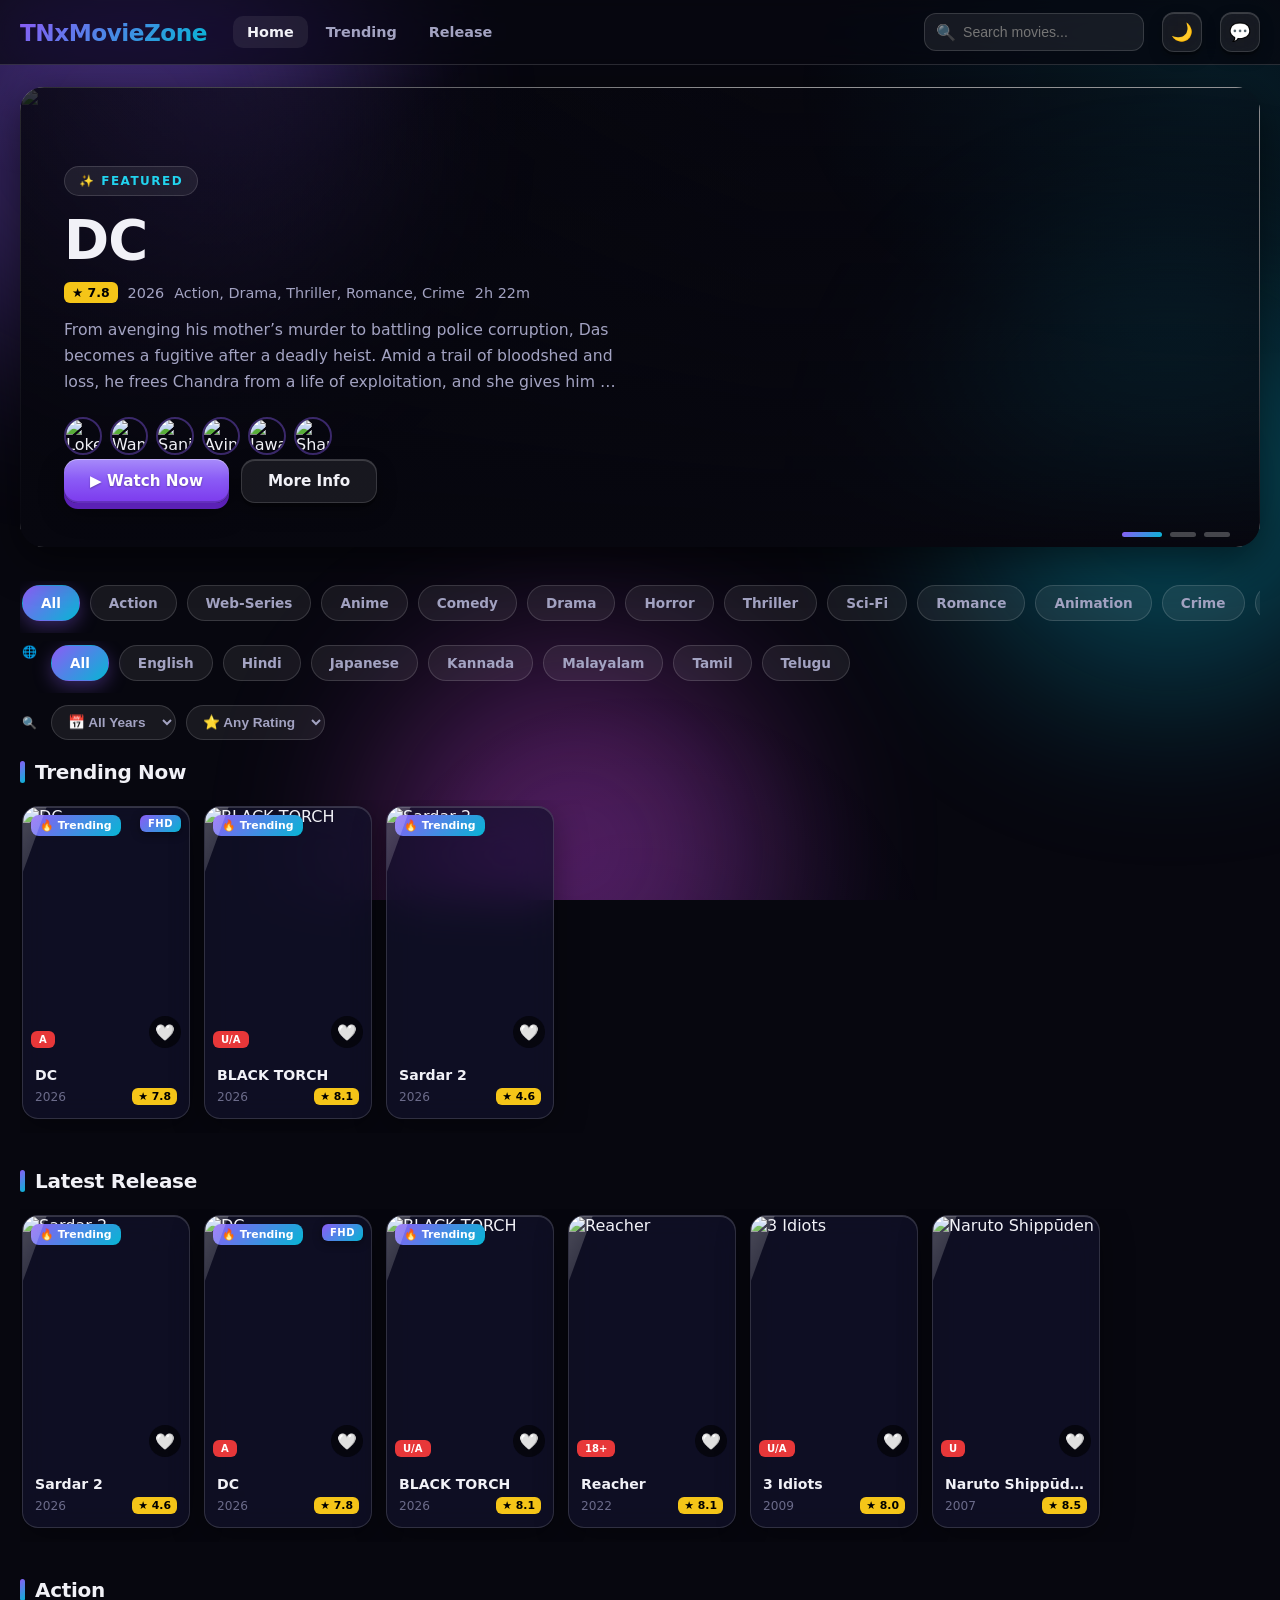
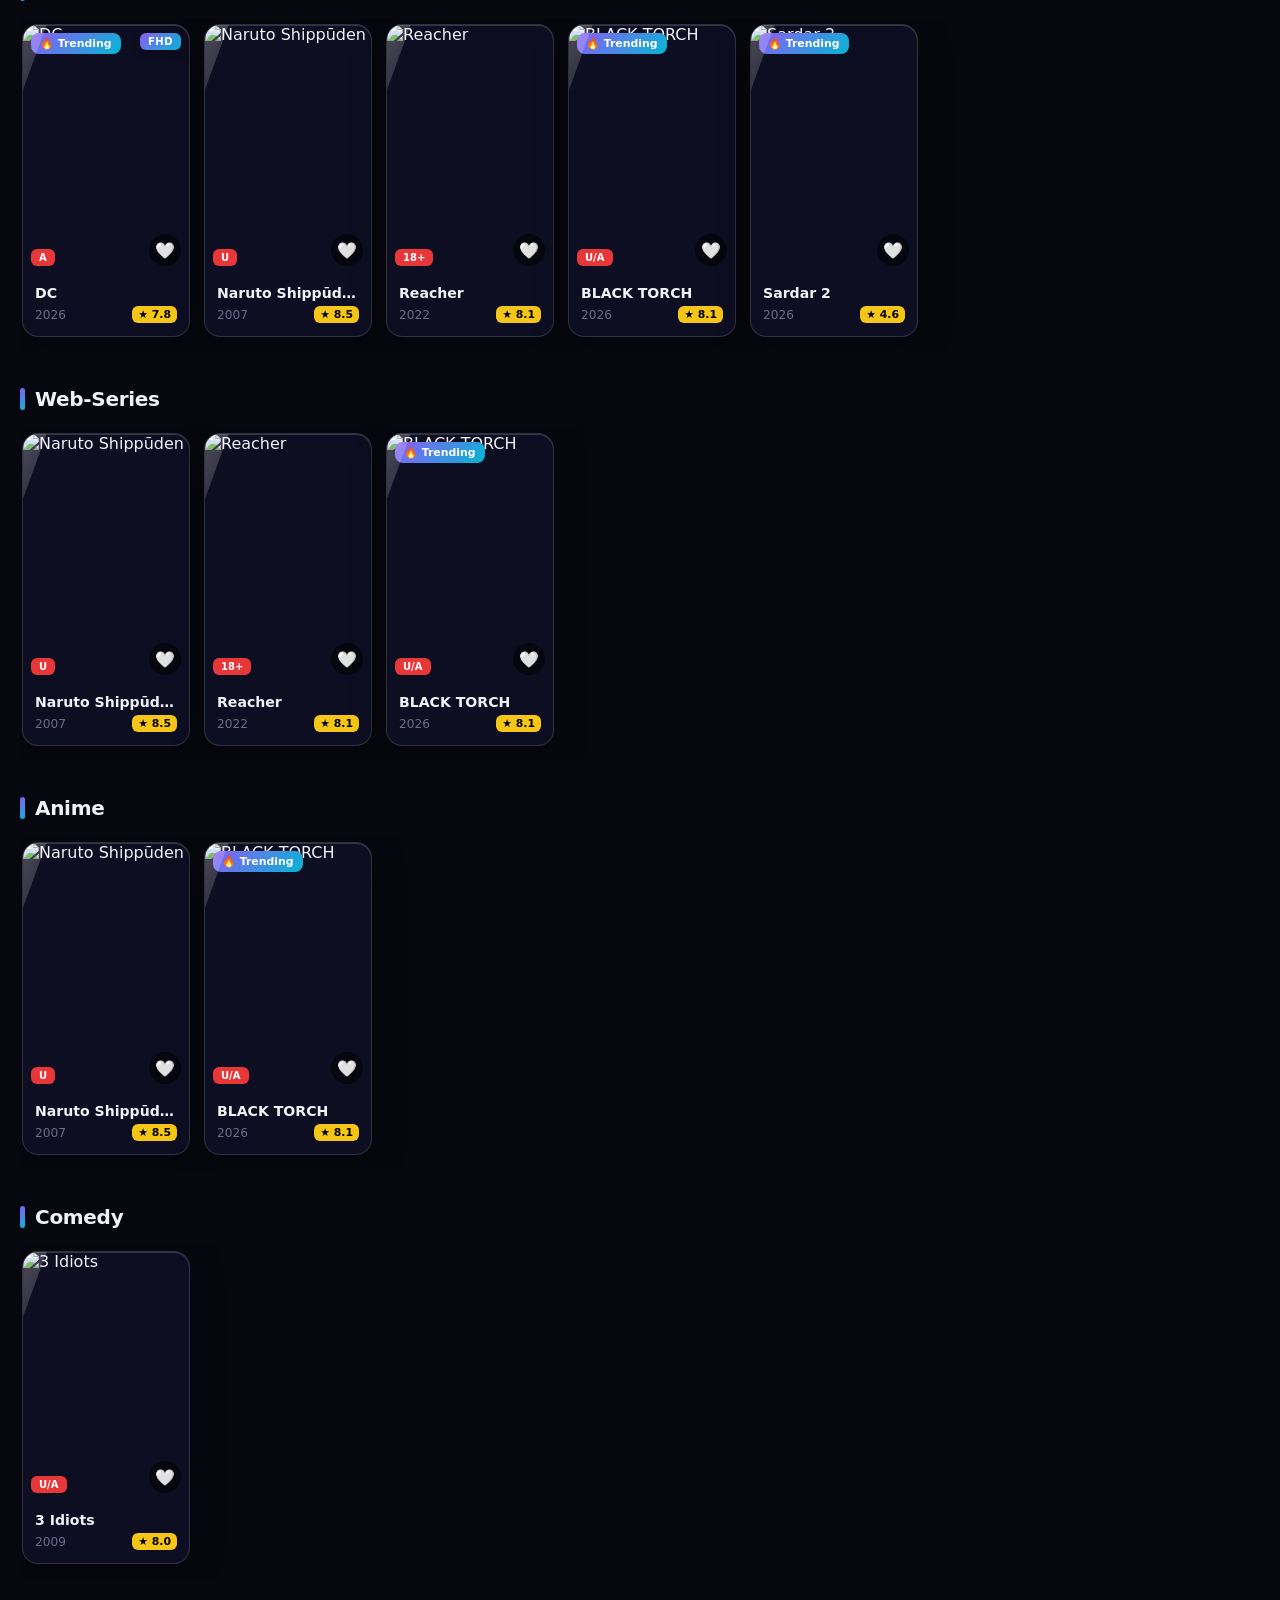
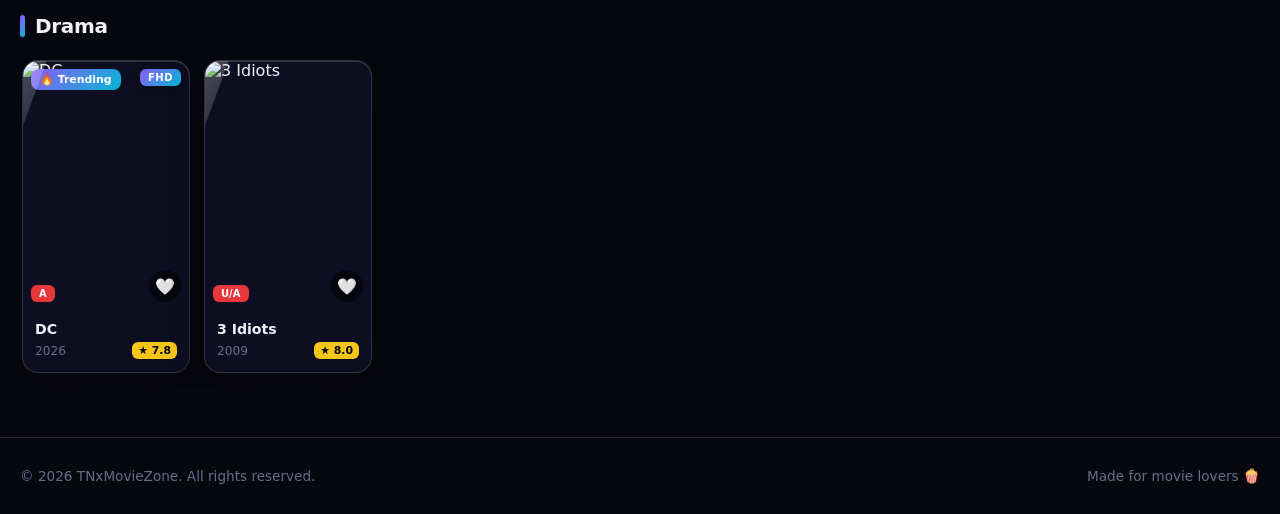
==== commit 4fdd077d: "Year/rating filters + css v14" ====
--- a/index.html
+++ b/index.html
@@ -5,7 +5,7 @@
 <meta name="viewport" content="width=device-width, initial-scale=1.0">
 <title>TNxMovieZone — Watch Movies & Shows</title>
 <meta name="description" content="TNxMovieZone — stream movies and shows in HD.">
-<link rel="stylesheet" href="css/style.css?v=13">
+<link rel="stylesheet" href="css/style.css?v=14">
 <link rel="icon" href="logo/logo.png" type="image/png">
 </head>
 <body>
@@ -77,6 +77,19 @@
   <div class="chips" id="catChips"></div>
   <!-- Language filter chips -->
   <div class="chips" id="langChips" style="margin-top:8px;"></div>
+  <!-- Year / Rating filters -->
+  <div class="chips" id="advFilters" style="margin-top:8px;align-items:center;">
+    <span style="font-size:.75rem;color:var(--text-faint);margin-right:4px;">🔍</span>
+    <select id="yearFilter" class="chip" style="appearance:auto;padding:8px 12px;cursor:pointer;">
+      <option value="All">📅 All Years</option>
+    </select>
+    <select id="ratingFilter" class="chip" style="appearance:auto;padding:8px 12px;cursor:pointer;">
+      <option value="0">⭐ Any Rating</option>
+      <option value="7">⭐ 7+</option>
+      <option value="8">⭐ 8+</option>
+      <option value="9">⭐ 9+</option>
+    </select>
+  </div>
 
   <!-- Full-screen search results -->
   <section class="row-sec" id="searchSec" style="display:none;">
@@ -131,7 +144,7 @@
   </div>
 </footer>
 
-<script src="js/app.js?v=3"></script>
+<script src="js/app.js?v=4"></script>
 <script>
 /* source protection */
 (function(){
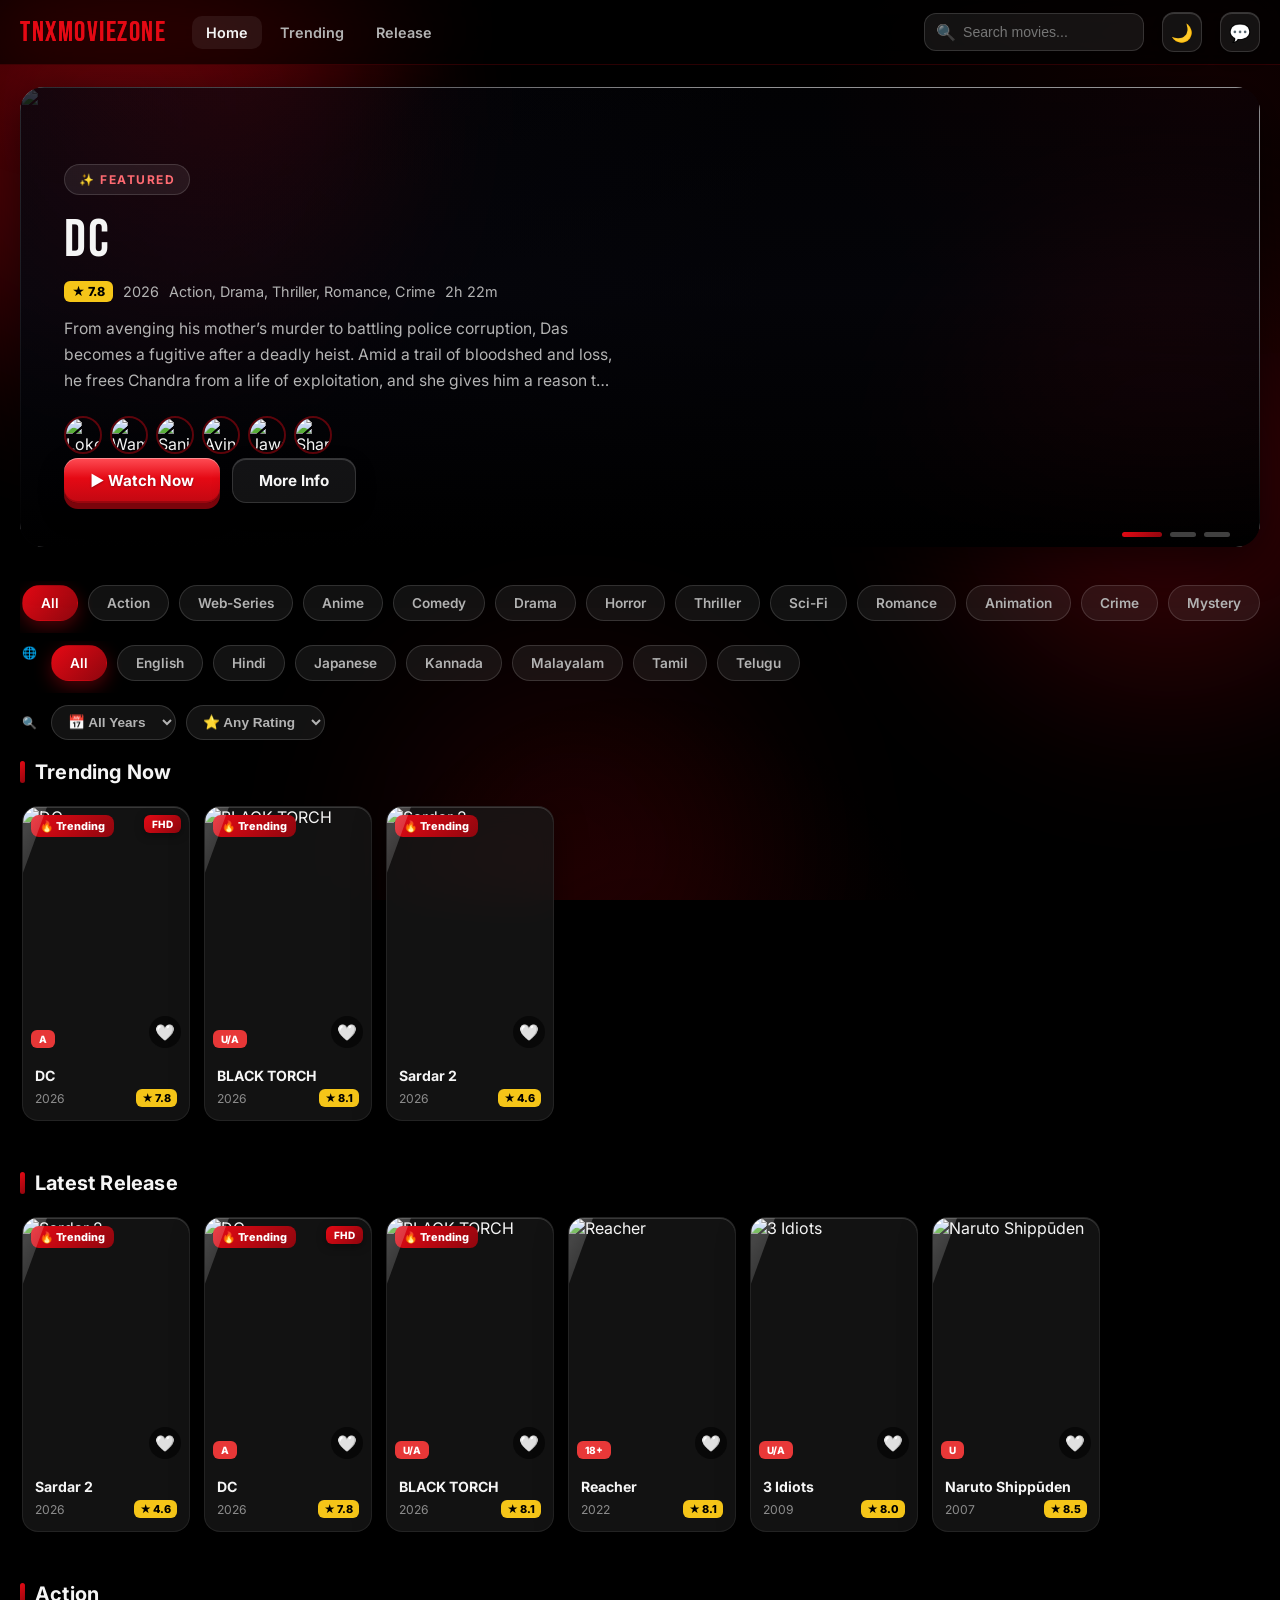
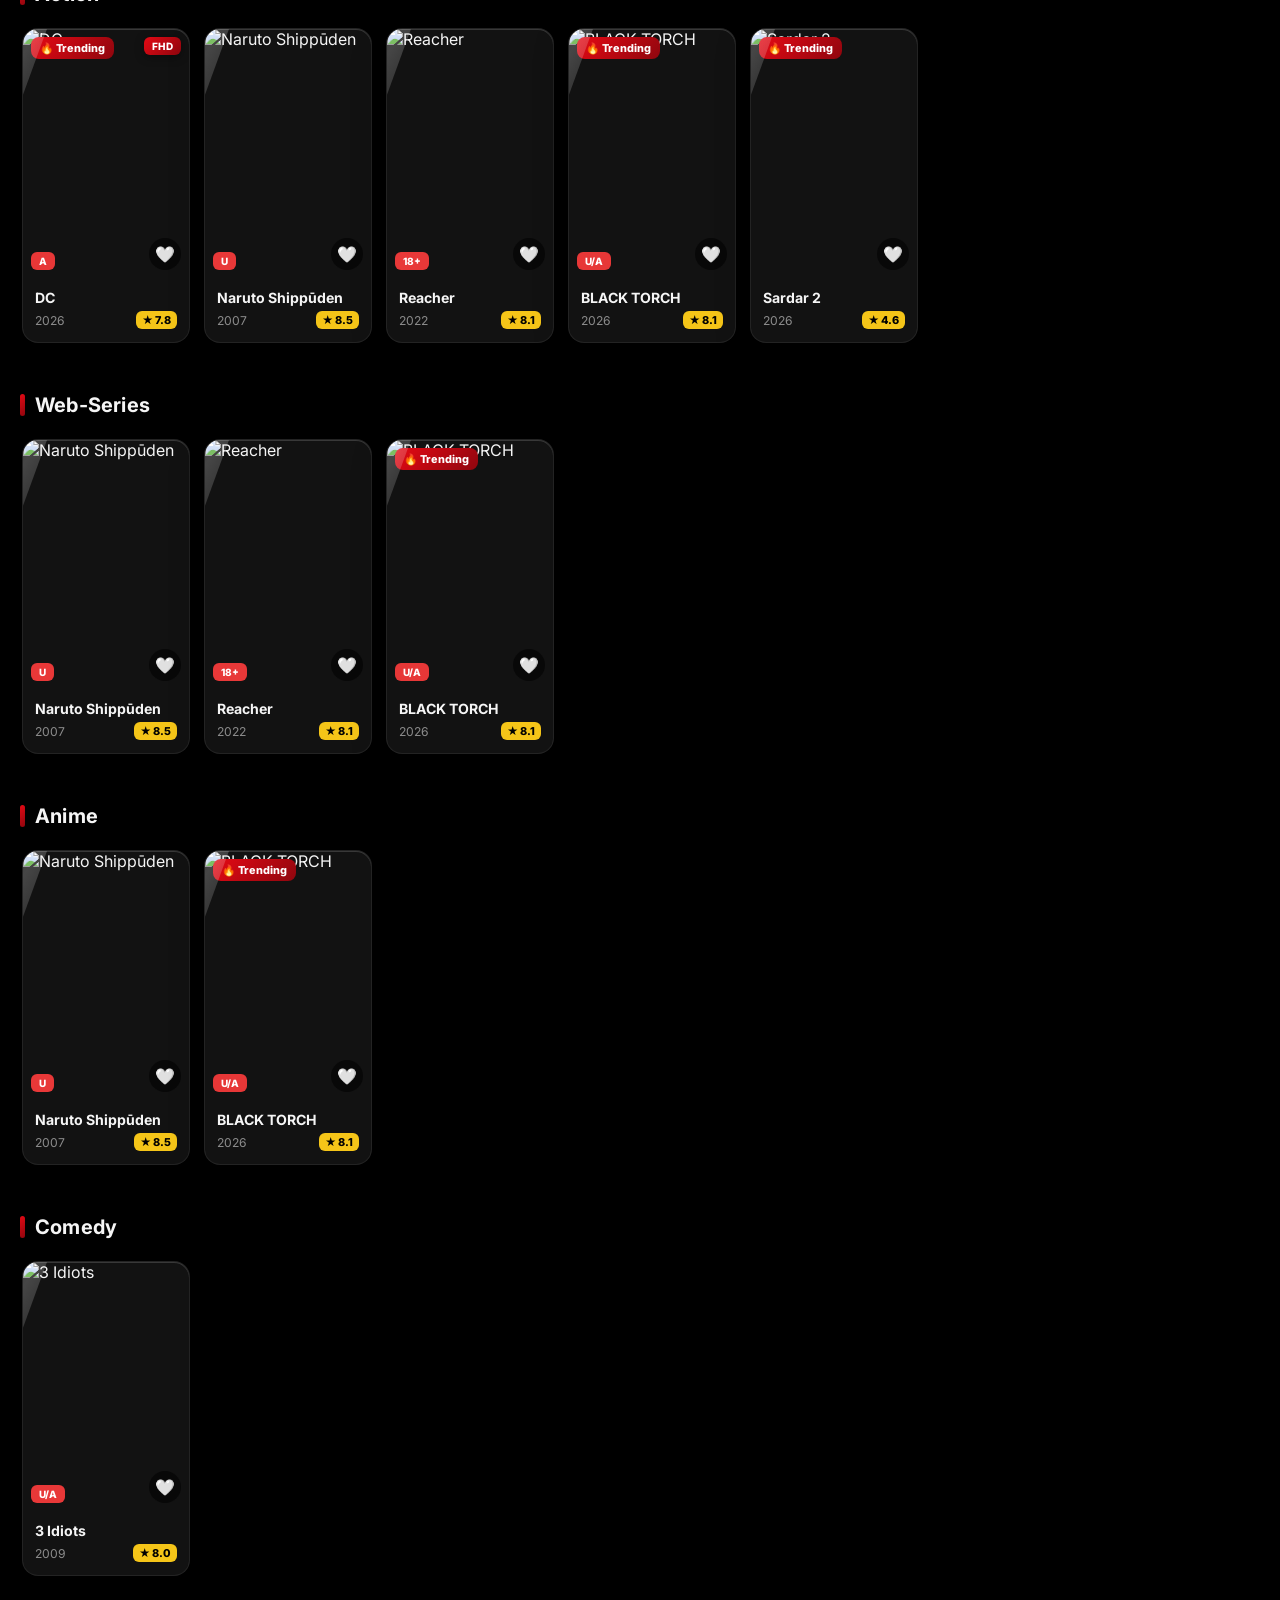
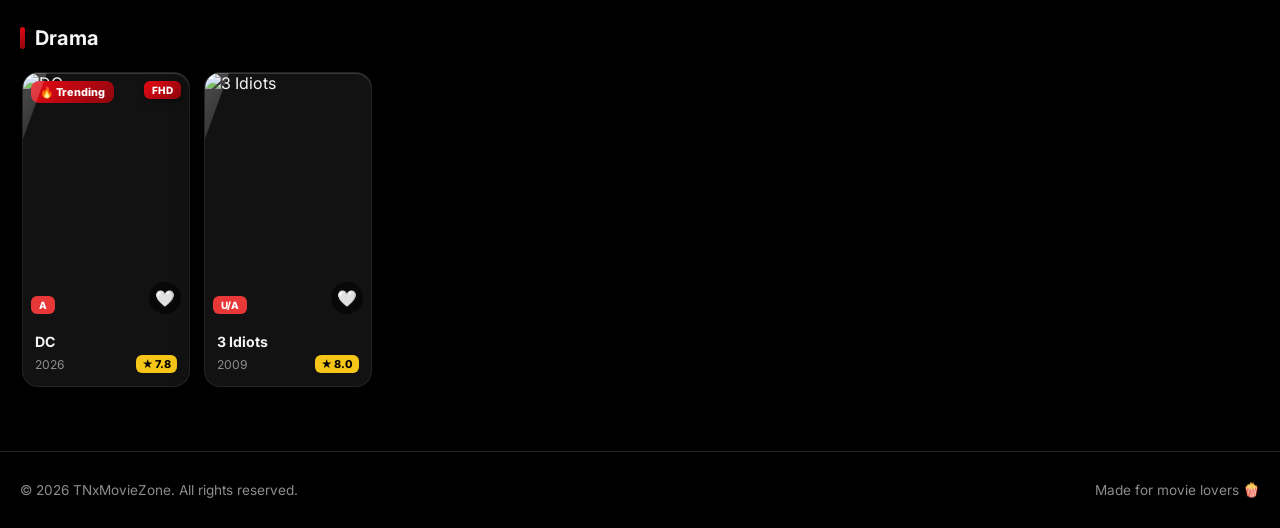
==== commit 0a8a7e7b: "theme: Netflix black + red (style.css v15, Bebas Neue + Inter fonts) (index.html)" ====
--- a/index.html
+++ b/index.html
@@ -5,7 +5,11 @@
 <meta name="viewport" content="width=device-width, initial-scale=1.0">
 <title>TNxMovieZone — Watch Movies & Shows</title>
 <meta name="description" content="TNxMovieZone — stream movies and shows in HD.">
-<link rel="stylesheet" href="css/style.css?v=14">
+<link rel="preconnect" href="https://image.tmdb.org">
+<link rel="preconnect" href="https://fonts.googleapis.com">
+<link rel="preconnect" href="https://fonts.gstatic.com" crossorigin>
+<link href="https://fonts.googleapis.com/css2?family=Bebas+Neue&family=Inter:wght@400;600;700;800&display=swap" rel="stylesheet">
+<link rel="stylesheet" href="css/style.css?v=15">
 <link rel="icon" href="logo/logo.png" type="image/png">
 </head>
 <body>
@@ -144,7 +148,7 @@
   </div>
 </footer>
 
-<script src="js/app.js?v=4"></script>
+<script src="js/app.js?v=5"></script>
 <script>
 /* source protection */
 (function(){
--- a/css/style.css
+++ b/css/style.css
@@ -1,27 +1,27 @@
 /* ============================================================
    VIOLETFLEX — Premium dark streaming theme
-   Electric purple #8b5cf6 + cyan #06b6d4 gradient accents
+   Electric purple #e50914 + cyan #8f060e gradient accents
    Glassmorphism cards, smooth animations
    ============================================================ */
 
 :root {
-  --bg-0: #07070f;
-  --bg-1: #0c0c1a;
-  --bg-2: #12122a;
-  --purple: #8b5cf6;
-  --purple-soft: #a78bfa;
-  --cyan: #06b6d4;
-  --cyan-soft: #22d3ee;
-  --grad: linear-gradient(135deg, #8b5cf6 0%, #06b6d4 100%);
-  --grad-soft: linear-gradient(135deg, rgba(139,92,246,.25) 0%, rgba(6,182,212,.25) 100%);
-  --text: #f1f1f7;
-  --text-dim: #a3a3c2;
-  --text-faint: #6b6b8a;
+  --bg-0: #000000;
+  --bg-1: #0a0a0a;
+  --bg-2: #141414;
+  --purple: #e50914;
+  --purple-soft: #ff4d55;
+  --cyan: #8f060e;
+  --cyan-soft: #ff6b72;
+  --grad: linear-gradient(135deg, #e50914 0%, #8f060e 100%);
+  --grad-soft: linear-gradient(135deg, rgba(229,9,20,.25) 0%, rgba(143,6,14,.25) 100%);
+  --text: #f5f5f5;
+  --text-dim: #b3b3b3;
+  --text-faint: #8c8c8c;
   --glass: rgba(255,255,255,.07);
   --glass-border: rgba(255,255,255,.14);
   --glass-highlight: rgba(255,255,255,.16);
   --depth: rgba(0,0,0,.25);
-  --card: rgba(18,18,42,.72);
+  --card: rgba(24,24,24,.78);
   --danger: #f43f5e;
   --success: #10b981;
   --warn: #f59e0b;
@@ -31,18 +31,18 @@
 }
 
 [data-theme="light"] {
-  --bg-0: #f4f4fa;
+  --bg-0: #f7f7f7;
   --bg-1: #ffffff;
-  --bg-2: #eceaf7;
-  --text: #17172b;
-  --text-dim: #55557a;
-  --text-faint: #9a9ab5;
+  --bg-2: #e8e8e8;
+  --text: #141414;
+  --text-dim: #525252;
+  --text-faint: #8a8a8a;
   --glass: rgba(255,255,255,.65);
-  --glass-border: rgba(20,20,60,.12);
+  --glass-border: rgba(0,0,0,.12);
   --glass-highlight: rgba(255,255,255,.9);
   --card: rgba(255,255,255,.8);
-  --depth: rgba(20,20,60,.16);
-  --shadow: 0 12px 40px rgba(80,70,160,.14);
+  --depth: rgba(0,0,0,.16);
+  --shadow: 0 12px 40px rgba(0,0,0,.18);
 }
 
 * { margin: 0; padding: 0; box-sizing: border-box; }
@@ -66,9 +66,9 @@
   pointer-events: none;
   z-index: 0;
   background:
-    radial-gradient(600px 400px at 12% -5%, rgba(139,92,246,.16), transparent 60%),
-    radial-gradient(700px 450px at 95% 10%, rgba(6,182,212,.12), transparent 60%),
-    radial-gradient(500px 500px at 50% 110%, rgba(139,92,246,.08), transparent 60%);
+    radial-gradient(600px 400px at 12% -5%, rgba(229,9,20,.16), transparent 60%),
+    radial-gradient(700px 450px at 95% 10%, rgba(143,6,14,.12), transparent 60%),
+    radial-gradient(500px 500px at 50% 110%, rgba(229,9,20,.08), transparent 60%);
 }
 
 [data-theme="light"] body::before { opacity: .5; }
@@ -128,7 +128,7 @@
   outline: none;
   transition: var(--transition);
 }
-.header-search input:focus { border-color: var(--purple); box-shadow: 0 0 0 3px rgba(139,92,246,.18); width: 280px; }
+.header-search input:focus { border-color: var(--purple); box-shadow: 0 0 0 3px rgba(229,9,20,.18); width: 280px; }
 .header-search .icon { position: absolute; left: 12px; top: 50%; transform: translateY(-50%); opacity: .55; }
 .icon-btn {
   width: 40px; height: 40px;
@@ -154,13 +154,13 @@
   transition: var(--transition);
 }
 .btn-grad {
-  background: linear-gradient(180deg, #a78bfa 0%, #8b5cf6 45%, #7c3aed 100%);
+  background: linear-gradient(180deg, #ff4d55 0%, #e50914 45%, #c10812 100%);
   color: #fff;
   text-shadow: 0 1px 2px rgba(0,0,0,.3);
-  box-shadow: inset 0 1px 0 rgba(255,255,255,.35), inset 0 -2px 0 rgba(0,0,0,.2), 0 6px 0 #5b21b6, 0 10px 24px rgba(0,0,0,.4);
-}
-.btn-grad:hover { transform: translateY(-2px); box-shadow: inset 0 1px 0 rgba(255,255,255,.35), inset 0 -2px 0 rgba(0,0,0,.2), 0 8px 0 #5b21b6, 0 14px 32px rgba(139,92,246,.45); }
-.btn-grad:active { transform: translateY(4px); box-shadow: inset 0 1px 0 rgba(255,255,255,.25), inset 0 -1px 0 rgba(0,0,0,.2), 0 2px 0 #5b21b6, 0 4px 12px rgba(0,0,0,.4); }
+  box-shadow: inset 0 1px 0 rgba(255,255,255,.35), inset 0 -2px 0 rgba(0,0,0,.2), 0 6px 0 #7a040b, 0 10px 24px rgba(0,0,0,.4);
+}
+.btn-grad:hover { transform: translateY(-2px); box-shadow: inset 0 1px 0 rgba(255,255,255,.35), inset 0 -2px 0 rgba(0,0,0,.2), 0 8px 0 #7a040b, 0 14px 32px rgba(229,9,20,.45); }
+.btn-grad:active { transform: translateY(4px); box-shadow: inset 0 1px 0 rgba(255,255,255,.25), inset 0 -1px 0 rgba(0,0,0,.2), 0 2px 0 #7a040b, 0 4px 12px rgba(0,0,0,.4); }
 .btn-ghost {
   background: var(--glass); color: var(--text);
   border: 1px solid var(--glass-border);
@@ -248,7 +248,7 @@
   transition: var(--transition);
   animation: fadeIn .5s ease both;
 }
-.card:hover { transform: translateY(-7px) scale(1.02); border-color: rgba(139,92,246,.5); box-shadow: 0 18px 44px rgba(139,92,246,.22); }
+.card:hover { transform: translateY(-7px) scale(1.02); border-color: rgba(229,9,20,.5); box-shadow: 0 18px 44px rgba(229,9,20,.22); }
 .card-poster { position: relative; aspect-ratio: 2/3; overflow: hidden; }
 .card-poster img { width: 100%; height: 100%; object-fit: cover; transition: transform .5s ease; }
 .card:hover .card-poster img { transform: scale(1.07); }
@@ -260,7 +260,7 @@
 .card-play span {
   width: 52px; height: 52px; border-radius: 50%;
   background: var(--grad); display: grid; place-items: center;
-  font-size: 1.2rem; color: #fff; box-shadow: 0 8px 24px rgba(139,92,246,.5);
+  font-size: 1.2rem; color: #fff; box-shadow: 0 8px 24px rgba(229,9,20,.5);
 }
 .card-badge { position: absolute; top: 8px; left: 8px; font-size: .68rem; font-weight: 800; padding: 4px 9px; border-radius: 8px; background: var(--grad); color: #fff; }
 .card-info { padding: 11px 12px 13px; }
@@ -277,7 +277,7 @@
   transition: var(--transition);
 }
 .chip:hover { border-color: var(--purple); color: var(--text); }
-.chip.on { background: var(--grad); color: #fff; border-color: transparent; box-shadow: 0 6px 18px rgba(139,92,246,.35); }
+.chip.on { background: var(--grad); color: #fff; border-color: transparent; box-shadow: 0 6px 18px rgba(229,9,20,.35); }
 
 /* ---------- Grid ---------- */
 .grid { display: grid; grid-template-columns: repeat(auto-fill, minmax(160px, 1fr)); gap: 16px; }
@@ -312,7 +312,7 @@
   transition: var(--transition);
 }
 .srv-btn:hover { border-color: var(--cyan); color: var(--text); }
-.srv-btn.on { background: var(--grad); color: #fff; border-color: transparent; box-shadow: 0 6px 18px rgba(139,92,246,.4); }
+.srv-btn.on { background: var(--grad); color: #fff; border-color: transparent; box-shadow: 0 6px 18px rgba(229,9,20,.4); }
 .player-frame {
   position: relative; border-radius: 20px; overflow: hidden;
   background: #000; aspect-ratio: 16/9; box-shadow: var(--shadow);
@@ -325,7 +325,7 @@
 }
 .spinner {
   width: 52px; height: 52px; border-radius: 50%;
-  border: 4px solid rgba(139,92,246,.2); border-top-color: var(--purple);
+  border: 4px solid rgba(229,9,20,.2); border-top-color: var(--purple);
   animation: spin 1s linear infinite;
 }
 @keyframes spin { to { transform: rotate(360deg); } }
@@ -359,7 +359,7 @@
   color: var(--text); font-size: .92rem; font-family: inherit; outline: none;
   transition: var(--transition);
 }
-.field input:focus, .field select:focus, .field textarea:focus { border-color: var(--purple); box-shadow: 0 0 0 3px rgba(139,92,246,.16); }
+.field input:focus, .field select:focus, .field textarea:focus { border-color: var(--purple); box-shadow: 0 0 0 3px rgba(229,9,20,.16); }
 .field textarea { min-height: 90px; resize: vertical; }
 .login-err { display: none; background: rgba(244,63,94,.12); border: 1px solid rgba(244,63,94,.35); color: #fb7185; padding: 11px 15px; border-radius: 12px; font-size: .86rem; margin-bottom: 16px; }
 .login-err.show { display: block; }
@@ -385,7 +385,7 @@
 th { text-align: left; padding: 13px 16px; font-size: .74rem; text-transform: uppercase; letter-spacing: 1px; color: var(--text-faint); border-bottom: 1px solid var(--glass-border); white-space: nowrap; }
 td { padding: 12px 16px; border-bottom: 1px solid var(--glass-border); vertical-align: middle; }
 tr:last-child td { border-bottom: none; }
-tr:hover td { background: rgba(139,92,246,.05); }
+tr:hover td { background: rgba(229,9,20,.05); }
 .tbl-poster { width: 44px; height: 64px; object-fit: cover; border-radius: 8px; }
 .pill { display: inline-block; font-size: .7rem; font-weight: 700; padding: 4px 10px; border-radius: 999px; background: var(--grad-soft); border: 1px solid var(--glass-border); }
 .row-actions { display: flex; gap: 8px; white-space: nowrap; }
@@ -424,7 +424,7 @@
 }
 .search-results.show { display: block; animation: fadeIn .25s ease; }
 .sr-item { display: flex; gap: 12px; padding: 10px 14px; align-items: center; transition: var(--transition); }
-.sr-item:hover { background: rgba(139,92,246,.08); }
+.sr-item:hover { background: rgba(229,9,20,.08); }
 .sr-item img { width: 40px; height: 58px; object-fit: cover; border-radius: 8px; }
 .sr-item .t { font-weight: 700; font-size: .88rem; }
 .sr-item .s { font-size: .76rem; color: var(--text-faint); }
@@ -464,7 +464,7 @@
   background:#888; transition:all .25s ease;
 }
 .toggle-input:checked + .toggle-sw {
-  background:linear-gradient(135deg,#8b5cf6,#06b6d4);
+  background:linear-gradient(135deg,#e50914,#8f060e);
   border-color:transparent;
 }
 .toggle-input:checked + .toggle-sw::after { left:22px; background:#fff; }
@@ -489,8 +489,8 @@
 
 /* Hero cast strip */
 .hero-cast { display:flex; gap:8px; margin:12px 0 4px; }
-.hcast-item img { width:38px; height:38px; border-radius:50%; object-fit:cover; border:2px solid rgba(139,92,246,.4); }
-.hcast-noimg { width:38px; height:38px; border-radius:50%; display:grid; place-items:center; font-size:1.1rem; background:var(--grad-soft); border:2px solid rgba(139,92,246,.4); }
+.hcast-item img { width:38px; height:38px; border-radius:50%; object-fit:cover; border:2px solid rgba(229,9,20,.4); }
+.hcast-noimg { width:38px; height:38px; border-radius:50%; display:grid; place-items:center; font-size:1.1rem; background:var(--grad-soft); border:2px solid rgba(229,9,20,.4); }
 
 /* Search results full grid */
 .search-grid { display:grid; grid-template-columns:repeat(auto-fill,minmax(140px,1fr)); gap:16px; margin-top:14px; }
@@ -505,10 +505,10 @@
 /* Cast — horizontal auto-adjust scroll */
 .cast-grid { display:flex; gap:12px; margin-top:12px; overflow-x:auto; padding-bottom:8px; -webkit-overflow-scrolling:touch; scrollbar-width:thin; }
 .cast-grid::-webkit-scrollbar { height:6px; }
-.cast-grid::-webkit-scrollbar-thumb { background:rgba(139,92,246,.4); border-radius:3px; }
+.cast-grid::-webkit-scrollbar-thumb { background:rgba(229,9,20,.4); border-radius:3px; }
 .cast-card { text-align:center; flex:0 0 72px; }
-.cast-card img { width:100%; aspect-ratio:1/1; object-fit:cover; border-radius:50%; border:1px solid rgba(139,92,246,.25); }
-.cast-noimg { width:100%; aspect-ratio:1/1; display:grid; place-items:center; font-size:1.4rem; border-radius:50%; background:var(--grad-soft); border:1px solid rgba(139,92,246,.25); }
+.cast-card img { width:100%; aspect-ratio:1/1; object-fit:cover; border-radius:50%; border:1px solid rgba(229,9,20,.25); }
+.cast-noimg { width:100%; aspect-ratio:1/1; display:grid; place-items:center; font-size:1.4rem; border-radius:50%; background:var(--grad-soft); border:1px solid rgba(229,9,20,.25); }
 .cast-name { font-size:10px; margin-top:4px; color:var(--text); font-weight:600; line-height:1.2; overflow:hidden; text-overflow:ellipsis; white-space:nowrap; }
 .cast-char { font-size:9px; color:var(--text-faint); line-height:1.2; overflow:hidden; text-overflow:ellipsis; white-space:nowrap; }
 
@@ -537,18 +537,18 @@
   max-width: 420px;
   width: 100%;
   background: var(--card, #16162a);
-  border: 1px solid rgba(139,92,246,.35);
+  border: 1px solid rgba(229,9,20,.35);
   border-radius: 20px;
   padding: 36px 28px 28px;
   text-align: center;
-  box-shadow: 0 20px 60px rgba(139,92,246,.25);
+  box-shadow: 0 20px 60px rgba(229,9,20,.25);
   animation: popIn .3s ease;
 }
 .notice-modal-icon { font-size: 44px; margin-bottom: 12px; }
 .notice-modal h3 {
   margin: 0 0 10px;
   font-size: 20px;
-  background: linear-gradient(135deg, #8b5cf6, #06b6d4);
+  background: linear-gradient(135deg, #e50914, #8f060e);
   -webkit-background-clip: text;
   background-clip: text;
   -webkit-text-fill-color: transparent;
@@ -575,7 +575,7 @@
 @keyframes kenburns { 0% { transform:scale(1); } 100% { transform:scale(1.12); } }
 @keyframes floatY { 0%,100% { transform:translateY(0); } 50% { transform:translateY(-8px); } }
 @keyframes shimmer { 0% { background-position:-400px 0; } 100% { background-position:400px 0; } }
-@keyframes glowPulse { 0%,100% { box-shadow:0 0 18px rgba(139,92,246,.35); } 50% { box-shadow:0 0 34px rgba(6,182,212,.5); } }
+@keyframes glowPulse { 0%,100% { box-shadow:0 0 18px rgba(229,9,20,.35); } 50% { box-shadow:0 0 34px rgba(143,6,14,.5); } }
 @keyframes spin { to { transform:rotate(360deg); } }
 
 /* --- scroll reveal --- */
@@ -593,7 +593,7 @@
 
 /* --- movie cards: 3D tilt + lift --- */
 .card { transition:transform .35s cubic-bezier(.22,1,.36,1), box-shadow .35s ease; transform-style:preserve-3d; will-change:transform; }
-.card:hover { transform:translateY(-8px) scale(1.03); box-shadow:0 18px 44px rgba(0,0,0,.5), 0 0 24px rgba(139,92,246,.25); z-index:2; }
+.card:hover { transform:translateY(-8px) scale(1.03); box-shadow:0 18px 44px rgba(0,0,0,.5), 0 0 24px rgba(229,9,20,.25); z-index:2; }
 .card-poster { overflow:hidden; }
 .card-poster img { transition:transform .6s cubic-bezier(.22,1,.36,1); }
 .card:hover .card-poster img { transform:scale(1.1); }
@@ -611,7 +611,7 @@
 .btn { transition:transform .2s ease, box-shadow .3s ease, filter .2s ease; position:relative; overflow:hidden; }
 .btn:hover { transform:translateY(-2px); filter:brightness(1.1); }
 .btn:active { transform:translateY(0) scale(.98); }
-.btn-grad:hover { box-shadow:0 8px 28px rgba(139,92,246,.5); animation:glowPulse 2s ease-in-out infinite; }
+.btn-grad:hover { box-shadow:0 8px 28px rgba(229,9,20,.5); animation:glowPulse 2s ease-in-out infinite; }
 .btn::after { content:''; position:absolute; top:0; left:-80%; width:50%; height:100%; background:linear-gradient(100deg,transparent,rgba(255,255,255,.25),transparent); transform:skewX(-20deg); transition:left .5s ease; }
 .btn:hover::after { left:130%; }
 
@@ -624,15 +624,15 @@
 .cast-card { transition:transform .25s ease; }
 .cast-card:hover { transform:translateY(-4px) scale(1.06); }
 .cast-card img { transition:box-shadow .3s ease; }
-.cast-card:hover img { box-shadow:0 0 18px rgba(139,92,246,.5); }
+.cast-card:hover img { box-shadow:0 0 18px rgba(229,9,20,.5); }
 .hcast-item { transition:transform .25s ease; }
 .hcast-item:hover { transform:scale(1.18); }
 
 /* --- detail page --- */
 .detail-poster img { transition:transform .5s ease, box-shadow .5s ease; }
-.detail-poster:hover img { transform:scale(1.03); box-shadow:0 16px 40px rgba(139,92,246,.3); }
+.detail-poster:hover img { transform:scale(1.03); box-shadow:0 16px 40px rgba(229,9,20,.3); }
 .extra-box { transition:transform .25s ease, border-color .25s ease; animation:riseIn .5s both; }
-.extra-box:hover { transform:translateY(-3px); border-color:rgba(139,92,246,.5); }
+.extra-box:hover { transform:translateY(-3px); border-color:rgba(229,9,20,.5); }
 .extra-box:nth-child(2) { animation-delay:.06s; }
 .extra-box:nth-child(3) { animation-delay:.12s; }
 .extra-box:nth-child(4) { animation-delay:.18s; }
@@ -650,7 +650,7 @@
 
 /* --- admin table rows --- */
 .tbl-wrap tbody tr { transition:background .2s ease, transform .2s ease; }
-.tbl-wrap tbody tr:hover { background:rgba(139,92,246,.07); transform:translateX(4px); }
+.tbl-wrap tbody tr:hover { background:rgba(229,9,20,.07); transform:translateX(4px); }
 
 /* --- theme toggle --- */
 .theme-btn { transition:transform .3s ease; }
@@ -684,12 +684,12 @@
 .stat:nth-child(2) { animation-delay:.08s; }
 .stat:nth-child(3) { animation-delay:.16s; }
 .stat:nth-child(4) { animation-delay:.24s; }
-.stat:hover { transform:translateY(-4px) scale(1.02); box-shadow:0 12px 32px rgba(139,92,246,.25); }
-.stat .n { background:linear-gradient(135deg,#8b5cf6,#06b6d4); -webkit-background-clip:text; background-clip:text; -webkit-text-fill-color:transparent; }
+.stat:hover { transform:translateY(-4px) scale(1.02); box-shadow:0 12px 32px rgba(229,9,20,.25); }
+.stat .n { background:linear-gradient(135deg,#e50914,#8f060e); -webkit-background-clip:text; background-clip:text; -webkit-text-fill-color:transparent; }
 
 /* --- form fields --- */
 .field input, .field select, .field textarea { transition:border-color .25s ease, box-shadow .25s ease, transform .2s ease; }
-.field input:focus, .field select:focus, .field textarea:focus { transform:translateY(-1px); box-shadow:0 0 0 3px rgba(139,92,246,.2), 0 4px 16px rgba(139,92,246,.15); }
+.field input:focus, .field select:focus, .field textarea:focus { transform:translateY(-1px); box-shadow:0 0 0 3px rgba(229,9,20,.2), 0 4px 16px rgba(229,9,20,.15); }
 
 /* --- tab buttons --- */
 .tab-btn { transition:all .25s cubic-bezier(.22,1,.36,1); position:relative; }
@@ -702,7 +702,7 @@
 
 /* --- admin buttons --- */
 .btn-danger:hover { box-shadow:0 8px 24px rgba(239,68,68,.4); }
-.btn-ghost:hover { background:rgba(139,92,246,.12); }
+.btn-ghost:hover { background:rgba(229,9,20,.12); }
 
 /* --- movie modal --- */
 .modal-box { max-height:92vh; }
@@ -713,7 +713,7 @@
 
 /* --- TMDB results --- */
 .tmdb-item { transition:transform .2s ease, background .2s ease; animation:fadeSlideL .3s both; }
-.tmdb-item:hover { transform:translateX(6px); background:rgba(139,92,246,.1); }
+.tmdb-item:hover { transform:translateX(6px); background:rgba(229,9,20,.1); }
 
 /* --- logo preview --- */
 .logo-preview img { transition:transform .3s ease; }
@@ -733,12 +733,12 @@
 /* --- modal back button (top-right) --- */
 .modal-back {
   position:absolute; top:14px; right:14px; z-index:5;
-  background:rgba(139,92,246,.12); border:1px solid rgba(139,92,246,.3);
+  background:rgba(229,9,20,.12); border:1px solid rgba(229,9,20,.3);
   color:var(--text); font-size:13px; font-weight:600;
   padding:8px 14px; border-radius:10px; cursor:pointer;
   transition:all .25s ease;
 }
-.modal-back:hover { background:rgba(139,92,246,.25); transform:translateX(-3px); }
+.modal-back:hover { background:rgba(229,9,20,.25); transform:translateX(-3px); }
 
 /* --- category selector --- */
 .cat-select { display:flex; flex-wrap:wrap; gap:8px; margin-top:6px; }
@@ -748,7 +748,7 @@
 /* --- quality badge --- */
 .q-badge {
   position:absolute; top:8px; right:8px; z-index:3;
-  background:linear-gradient(135deg,#8b5cf6,#06b6d4);
+  background:linear-gradient(135deg,#e50914,#8f060e);
   color:#fff; font-size:10px; font-weight:800; letter-spacing:.5px;
   padding:3px 8px; border-radius:6px;
   box-shadow:0 2px 10px rgba(0,0,0,.4);
@@ -756,7 +756,7 @@
 .card-poster { position:relative; }
 .d-quality {
   display:inline-block; margin-left:8px;
-  background:linear-gradient(135deg,#8b5cf6,#06b6d4);
+  background:linear-gradient(135deg,#e50914,#8f060e);
   color:#fff; font-size:11px; font-weight:800;
   padding:3px 10px; border-radius:6px; vertical-align:middle;
 }
@@ -799,9 +799,9 @@
   filter: blur(90px); opacity: .35;
   animation: auroraFloat 18s ease-in-out infinite alternate;
 }
-.aurora-bg span:nth-child(1) { width: 480px; height: 480px; left: -120px; top: -120px; background: #8b5cf6; }
-.aurora-bg span:nth-child(2) { width: 420px; height: 420px; right: -100px; top: 30%; background: #06b6d4; animation-delay: -6s; animation-duration: 22s; }
-.aurora-bg span:nth-child(3) { width: 380px; height: 380px; left: 30%; bottom: -140px; background: #d946ef; animation-delay: -12s; animation-duration: 26s; }
+.aurora-bg span:nth-child(1) { width: 480px; height: 480px; left: -120px; top: -120px; background: #e50914; }
+.aurora-bg span:nth-child(2) { width: 420px; height: 420px; right: -100px; top: 30%; background: #8f060e; animation-delay: -6s; animation-duration: 22s; }
+.aurora-bg span:nth-child(3) { width: 380px; height: 380px; left: 30%; bottom: -140px; background: #450307; animation-delay: -12s; animation-duration: 26s; }
 @keyframes auroraFloat {
   0% { transform: translate(0,0) scale(1); }
   50% { transform: translate(60px,40px) scale(1.12); }
@@ -841,13 +841,13 @@
 .ep-btn:active { transform: translateY(2px); box-shadow: inset 0 1px 0 var(--glass-highlight), 0 1px 0 var(--depth); }
 .ep-btn.on {
   background: var(--grad); color: #fff; border-color: transparent;
-  box-shadow: inset 0 1px 0 rgba(255,255,255,.35), 0 4px 0 #5b21b6, 0 8px 20px rgba(139,92,246,.4);
+  box-shadow: inset 0 1px 0 rgba(255,255,255,.35), 0 4px 0 #7a040b, 0 8px 20px rgba(229,9,20,.4);
 }
 
 /* --- NEW badge --- */
 .n-badge {
   position: absolute; top: 8px; left: 8px; z-index: 3;
-  background: linear-gradient(135deg, #10b981, #06b6d4);
+  background: linear-gradient(135deg, #10b981, #8f060e);
   color: #fff; font-size: 10px; font-weight: 800;
   padding: 3px 10px; border-radius: 6px;
   box-shadow: 0 2px 8px rgba(16,185,129,.5);
@@ -858,3 +858,19 @@
   50% { transform: scale(1.08); }
 }
 @media (prefers-reduced-motion: reduce) { .n-badge { animation: none; } }
+
+/* ============================================================
+   NETFLIX — black + red layer
+   ============================================================ */
+.logo { font-family: 'Bebas Neue', 'Inter', sans-serif; font-size: 1.75rem; letter-spacing: 1.5px; color: #e50914; font-weight: 400; }
+.hero-title { font-family: 'Bebas Neue', 'Inter', sans-serif; font-weight: 400; letter-spacing: 2px; text-transform: uppercase; }
+.detail-title { font-family: 'Bebas Neue', 'Inter', sans-serif; font-weight: 400; letter-spacing: 1.5px; text-transform: uppercase; }
+.row-title { font-weight: 700; letter-spacing: .2px; }
+.header { border-bottom: 1px solid rgba(229,9,20,.18); }
+.card { border: 1px solid rgba(255,255,255,.07); }
+.card:hover { border-color: rgba(229,9,20,.6); box-shadow: 0 18px 44px rgba(0,0,0,.75), 0 0 0 1px rgba(229,9,20,.25), 0 12px 34px rgba(229,9,20,.15); }
+::selection { background: #e50914; color: #fff; }
+::-webkit-scrollbar { width: 9px; height: 9px; }
+::-webkit-scrollbar-track { background: #0a0a0a; }
+::-webkit-scrollbar-thumb { background: linear-gradient(#e50914, #7a040b); border-radius: 8px; }
+[data-theme="light"] ::-webkit-scrollbar-track { background: #e8e8e8; }
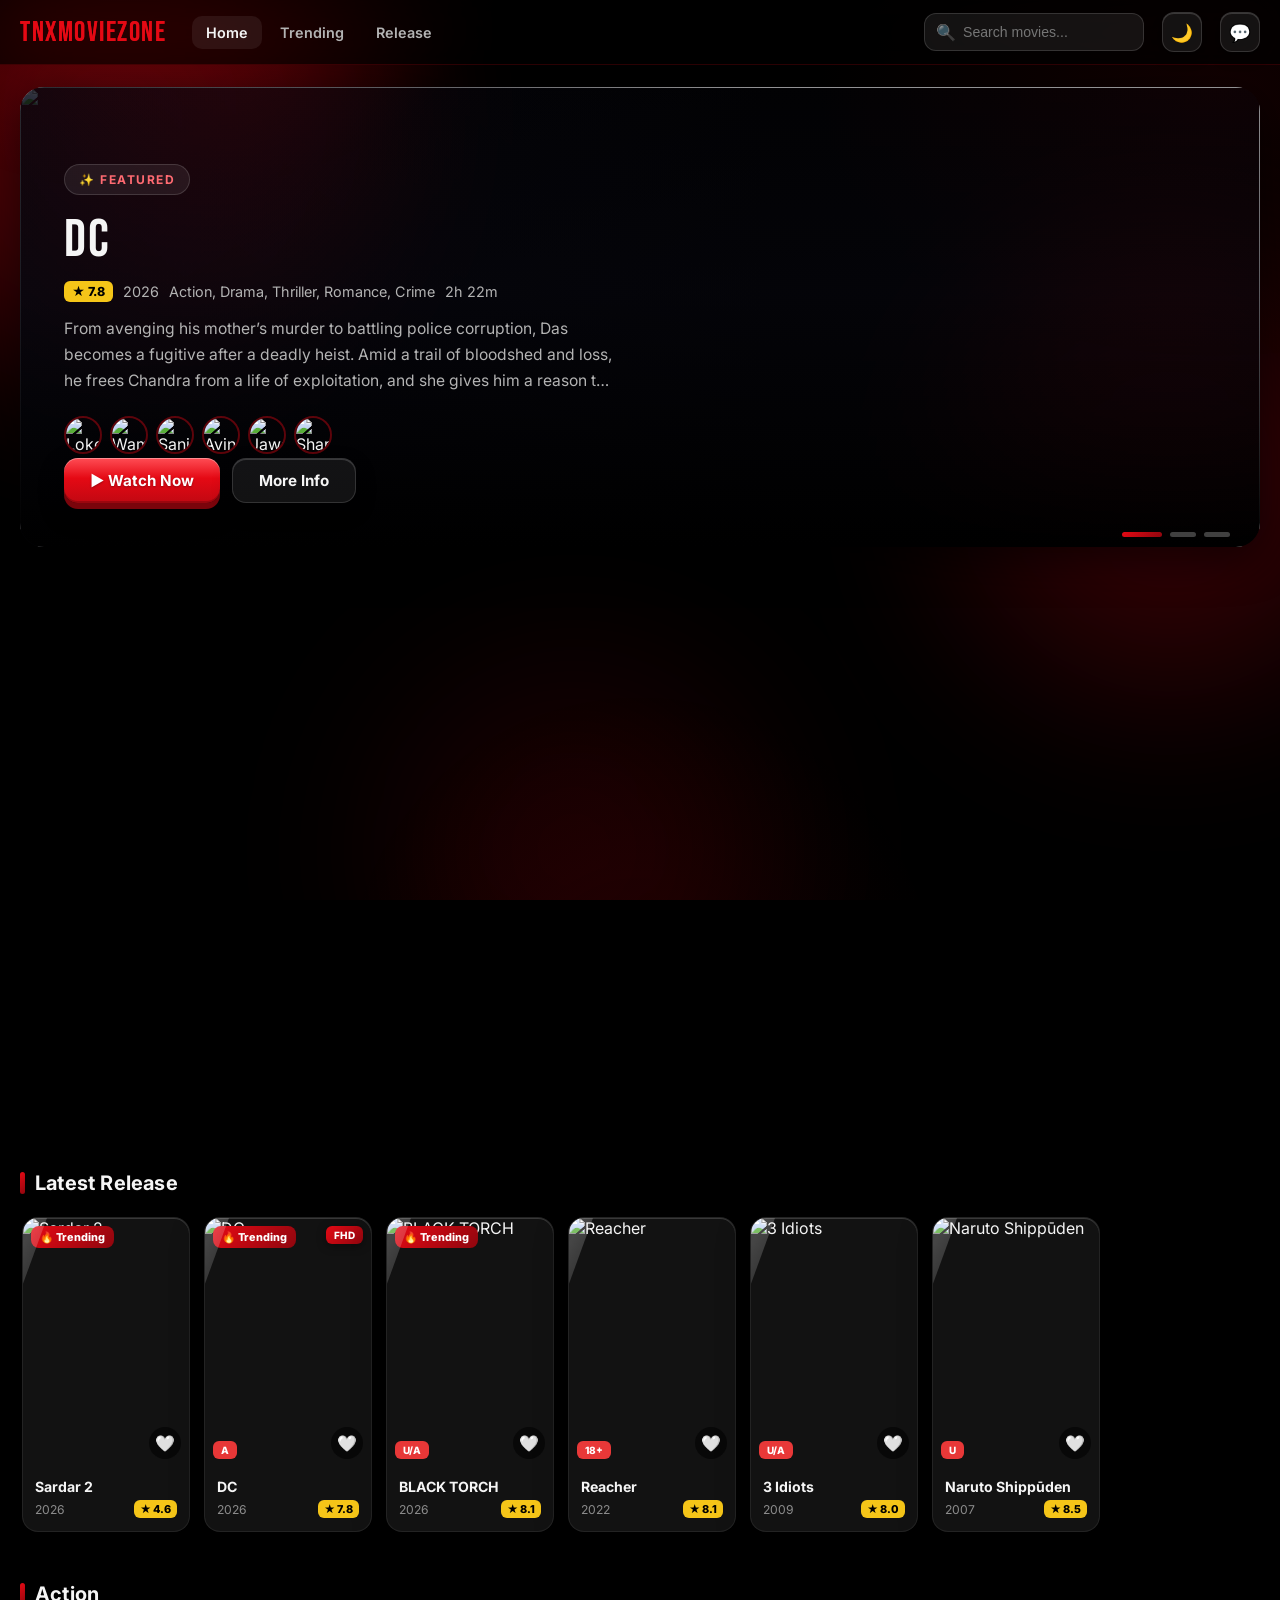
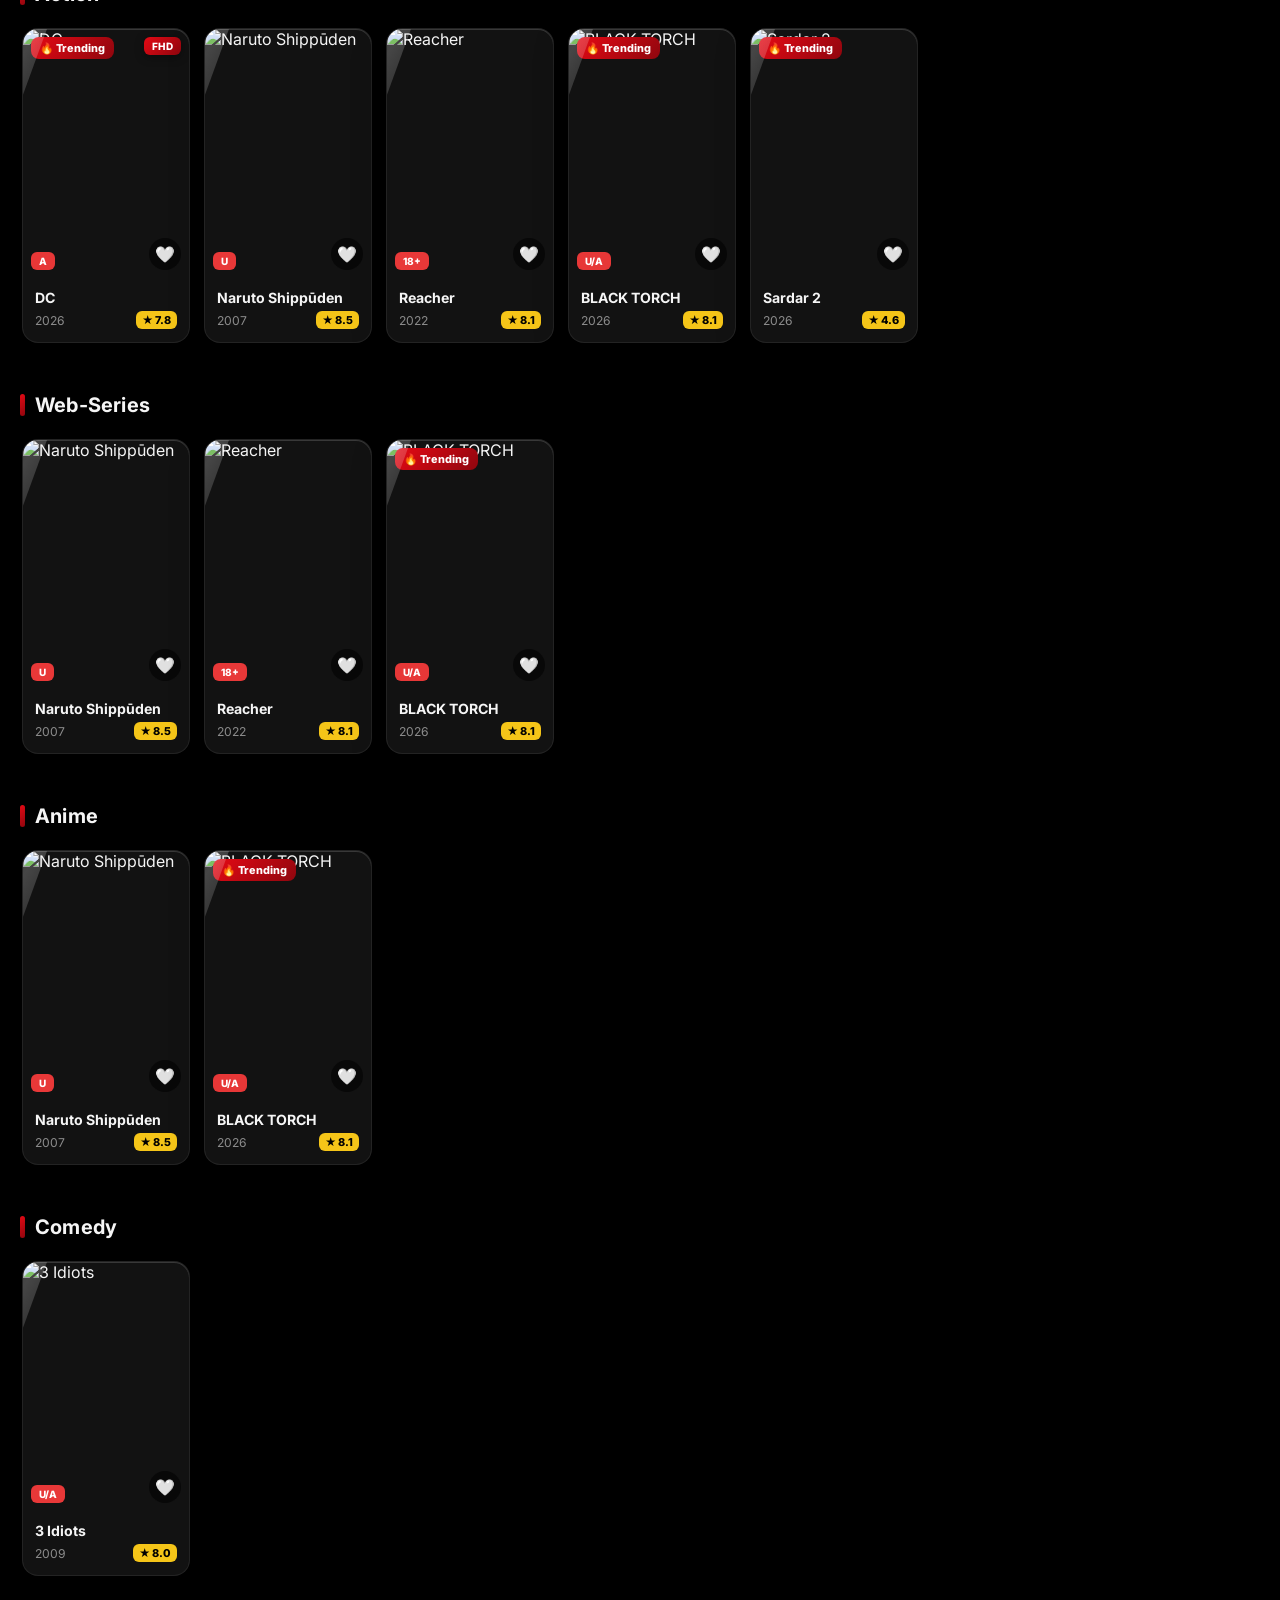
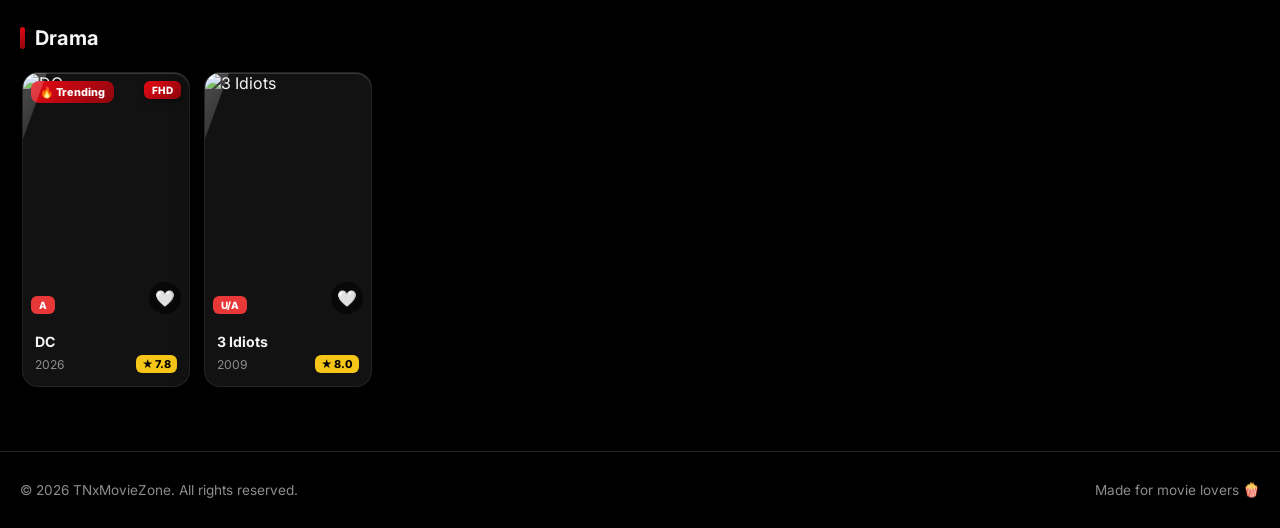
==== commit 25428a9c: "features: skeleton loading, hover-expand cards, logo preloader, toast system (v16) (index.html)" ====
--- a/index.html
+++ b/index.html
@@ -9,10 +9,19 @@
 <link rel="preconnect" href="https://fonts.googleapis.com">
 <link rel="preconnect" href="https://fonts.gstatic.com" crossorigin>
 <link href="https://fonts.googleapis.com/css2?family=Bebas+Neue&family=Inter:wght@400;600;700;800&display=swap" rel="stylesheet">
-<link rel="stylesheet" href="css/style.css?v=15">
+<link rel="stylesheet" href="css/style.css?v=16">
 <link rel="icon" href="logo/logo.png" type="image/png">
 </head>
 <body>
+<div id="preloader" aria-hidden="true">
+  <div class="pre-logo">TNxMovieZone</div>
+  <div class="pre-bar"><span></span></div>
+</div>
+<script>
+window.__hidePre=function(){var p=document.getElementById('preloader');if(p){p.classList.add('done');setTimeout(function(){if(p.parentNode)p.parentNode.removeChild(p);},600);}};
+window.addEventListener('load',function(){setTimeout(window.__hidePre,350);});
+setTimeout(window.__hidePre,4000);
+</script>
 <div class="aurora-bg" aria-hidden="true"><span></span><span></span><span></span></div>
 
 <header class="header">
@@ -148,7 +157,7 @@
   </div>
 </footer>
 
-<script src="js/app.js?v=5"></script>
+<script src="js/app.js?v=6"></script>
 <script>
 /* source protection */
 (function(){
--- a/css/style.css
+++ b/css/style.css
@@ -874,3 +874,63 @@
 ::-webkit-scrollbar-track { background: #0a0a0a; }
 ::-webkit-scrollbar-thumb { background: linear-gradient(#e50914, #7a040b); border-radius: 8px; }
 [data-theme="light"] ::-webkit-scrollbar-track { background: #e8e8e8; }
+
+/* ============================================================
+   V16 FEATURES — preloader, toast, skeleton, hover-expand
+   ============================================================ */
+
+/* --- Preloader --- */
+#preloader { position: fixed; inset: 0; z-index: 10000; background: var(--bg-0); display: flex; flex-direction: column; align-items: center; justify-content: center; gap: 20px; transition: opacity .5s ease, visibility .5s; }
+#preloader.done { opacity: 0; visibility: hidden; pointer-events: none; }
+.pre-logo { font-family: 'Bebas Neue', 'Inter', sans-serif; font-size: 2.7rem; letter-spacing: 3px; color: #e50914; animation: prePulse 1.3s ease-in-out infinite; }
+.pre-bar { width: 150px; height: 3px; border-radius: 3px; background: rgba(255,255,255,.12); overflow: hidden; }
+[data-theme="light"] .pre-bar { background: rgba(0,0,0,.12); }
+.pre-bar span { display: block; height: 100%; width: 40%; border-radius: 3px; background: #e50914; animation: preSlide 1.1s ease-in-out infinite; }
+@keyframes prePulse { 0%,100% { opacity: 1; transform: scale(1); } 50% { opacity: .65; transform: scale(.985); } }
+@keyframes preSlide { 0% { transform: translateX(-110%);} 100% { transform: translateX(400%);} }
+
+/* --- Toast --- */
+#toast { position: fixed; left: 50%; bottom: 26px; transform: translate(-50%, 18px); background: rgba(18,18,18,.93); color: #fff; border: 1px solid rgba(229,9,20,.4); padding: 11px 22px; border-radius: 999px; font-size: .9rem; font-weight: 600; z-index: 10001; opacity: 0; pointer-events: none; transition: opacity .35s ease, transform .35s ease; backdrop-filter: blur(10px); -webkit-backdrop-filter: blur(10px); box-shadow: 0 14px 34px rgba(0,0,0,.55); max-width: 92vw; text-align: center; }
+#toast.show { opacity: 1; transform: translate(-50%, 0); }
+[data-theme="light"] #toast { background: rgba(255,255,255,.96); color: #141414; box-shadow: 0 14px 34px rgba(0,0,0,.22); }
+
+/* --- Skeleton loading --- */
+.shimmer { position: relative; overflow: hidden; background: rgba(255,255,255,.055); }
+.shimmer::after { content: ''; position: absolute; inset: 0; background: linear-gradient(100deg, transparent 25%, rgba(255,255,255,.09) 50%, transparent 75%); transform: translateX(-100%); animation: shimmerMove 1.25s infinite; }
+@keyframes shimmerMove { to { transform: translateX(100%); } }
+[data-theme="light"] .shimmer { background: rgba(0,0,0,.05); }
+[data-theme="light"] .shimmer::after { background: linear-gradient(100deg, transparent 25%, rgba(0,0,0,.07) 50%, transparent 75%); }
+.skel-card { flex: 0 0 168px; }
+.skel-poster { aspect-ratio: 2/3; border-radius: var(--radius); }
+.skel-line { height: 12px; border-radius: 6px; margin-top: 10px; }
+@media (max-width: 768px) { .skel-card { flex-basis: 138px; } }
+.hero.skel-on .hero-content, .hero.skel-on .hero-dots { opacity: 0; }
+.hero.skel-on::after { content: ''; position: absolute; inset: 0; z-index: 1; background: linear-gradient(100deg, transparent 30%, rgba(255,255,255,.055) 50%, transparent 70%); background-size: 220% 100%; animation: heroShimmer 1.4s linear infinite; pointer-events: none; }
+@keyframes heroShimmer { from { background-position: 180% 0; } to { background-position: -80% 0; } }
+.detail-loading .detail-poster { background: rgba(255,255,255,.055); }
+.detail-loading .detail-poster img { opacity: 0; }
+.detail-loading #detailHero .hero-bg img { opacity: 0; }
+
+/* --- Hover-expand preview card (desktop) --- */
+#hoverCard { position: fixed; width: 320px; max-width: 94vw; background: #181818; color: #f5f5f5; border: 1px solid rgba(255,255,255,.12); border-radius: 12px; overflow: hidden; z-index: 9000; opacity: 0; pointer-events: none; transform: scale(.9); transform-origin: center; transition: opacity .18s ease, transform .24s cubic-bezier(.2,.7,.3,1.25); box-shadow: 0 26px 64px rgba(0,0,0,.85); }
+#hoverCard.show { opacity: 1; pointer-events: auto; transform: scale(1); }
+[data-theme="light"] #hoverCard { background: #ffffff; color: #141414; border-color: rgba(0,0,0,.1); box-shadow: 0 26px 64px rgba(0,0,0,.3); }
+#hoverCard .hc-media { position: relative; aspect-ratio: 16/9; background: #000; }
+#hoverCard .hc-media img { width: 100%; height: 100%; object-fit: cover; display: block; }
+#hoverCard .hc-grad { position: absolute; inset: auto 0 0 0; height: 55%; background: linear-gradient(transparent, rgba(0,0,0,.55)); }
+#hoverCard .hc-body { padding: 12px 16px 16px; }
+#hoverCard .hc-title { font-weight: 800; font-size: 1.02rem; margin-bottom: 5px; white-space: nowrap; overflow: hidden; text-overflow: ellipsis; }
+#hoverCard .hc-meta { display: flex; flex-wrap: wrap; gap: 8px; align-items: center; font-size: .78rem; color: var(--text-dim); margin-bottom: 8px; }
+#hoverCard .hc-desc { font-size: .8rem; line-height: 1.5; color: var(--text-dim); display: -webkit-box; -webkit-line-clamp: 2; -webkit-box-orient: vertical; overflow: hidden; margin-bottom: 12px; }
+#hoverCard .hc-actions { display: flex; gap: 8px; align-items: center; }
+.hc-btn { display: inline-flex; align-items: center; gap: 6px; padding: 8px 16px; border-radius: 8px; font-size: .83rem; font-weight: 700; cursor: pointer; border: 1px solid transparent; text-decoration: none; transition: var(--transition); }
+.hc-play { background: #e50914; color: #fff; }
+.hc-play:hover { background: #f6121d; }
+.hc-wl { background: rgba(255,255,255,.1); color: inherit; border-color: rgba(255,255,255,.25); }
+[data-theme="light"] .hc-wl { background: rgba(0,0,0,.05); border-color: rgba(0,0,0,.18); }
+.hc-wl:hover { border-color: #e50914; }
+
+@media (prefers-reduced-motion: reduce) {
+  .pre-logo, .pre-bar span, .shimmer::after, .hero.skel-on::after { animation: none; }
+  #hoverCard { transition: opacity .18s ease; }
+}
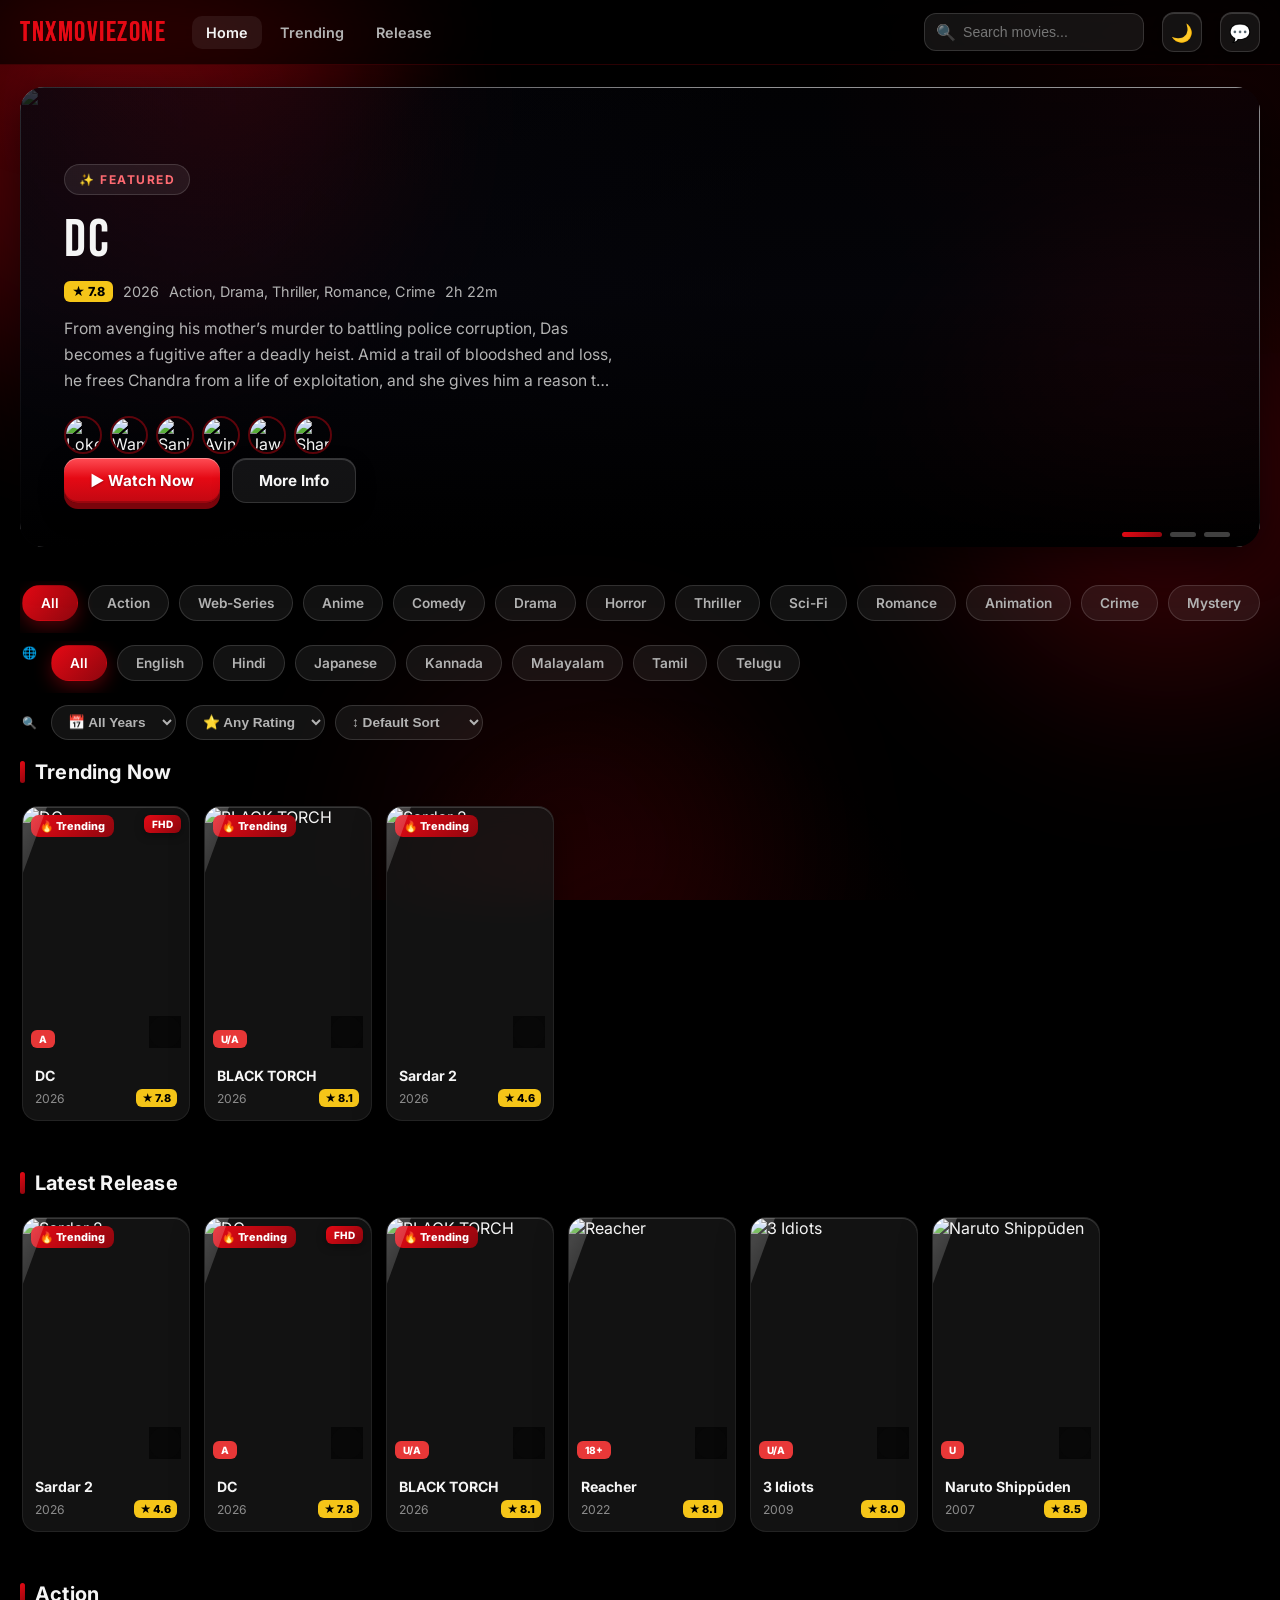
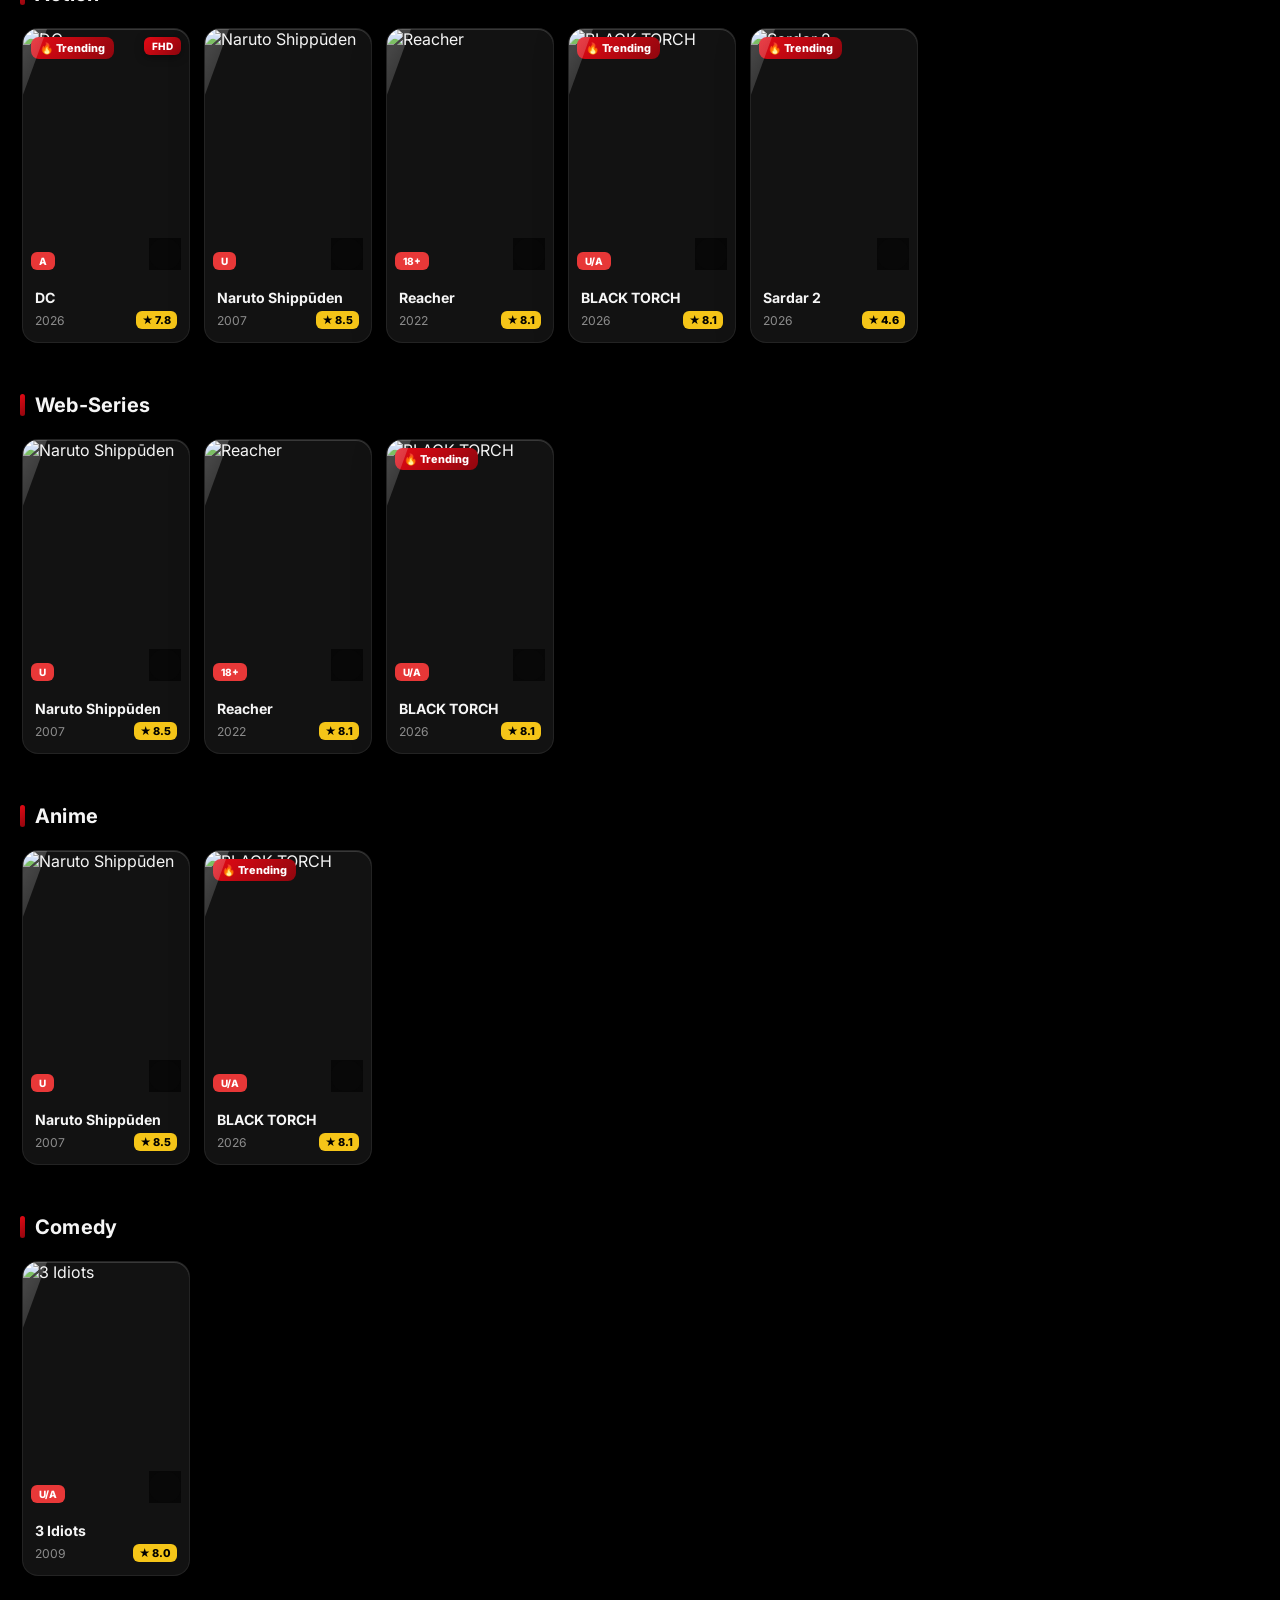
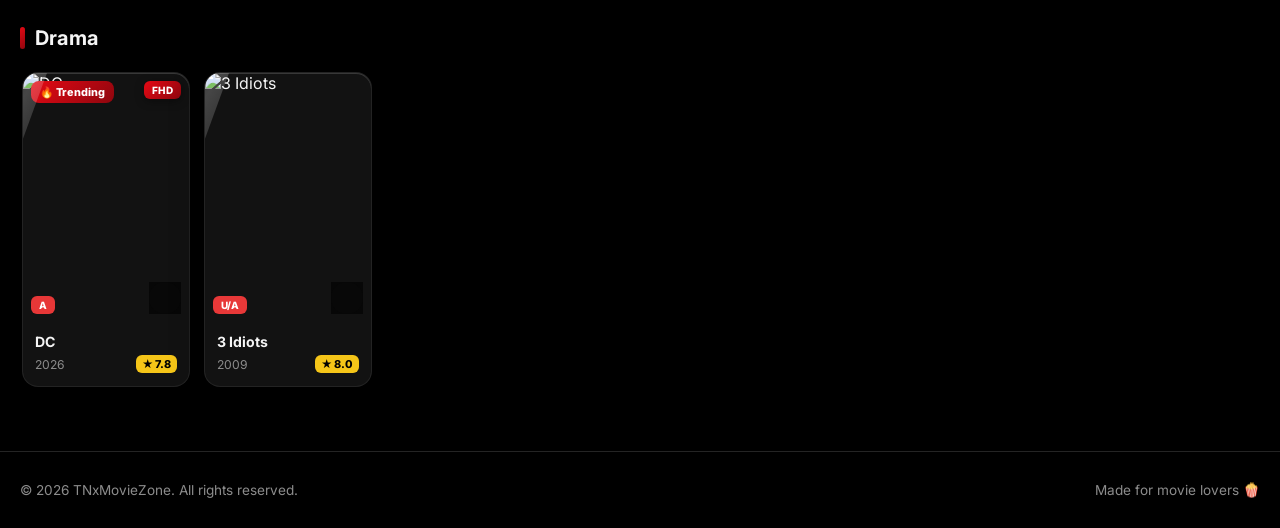
==== commit 50f2f3c6: "feature: sort options (Newest / Top Rated / A-Z) in filter row (index.html)" ====
--- a/index.html
+++ b/index.html
@@ -102,6 +102,12 @@
       <option value="8">⭐ 8+</option>
       <option value="9">⭐ 9+</option>
     </select>
+    <select id="sortFilter" class="chip" style="appearance:auto;padding:8px 12px;cursor:pointer;">
+      <option value="default">↕ Default Sort</option>
+      <option value="newest">🆕 Newest First</option>
+      <option value="rating">⭐ Top Rated</option>
+      <option value="az">🔤 A – Z</option>
+    </select>
   </div>
 
   <!-- Full-screen search results -->
@@ -157,7 +163,7 @@
   </div>
 </footer>
 
-<script src="js/app.js?v=6"></script>
+<script src="js/app.js?v=7"></script>
 <script>
 /* source protection */
 (function(){
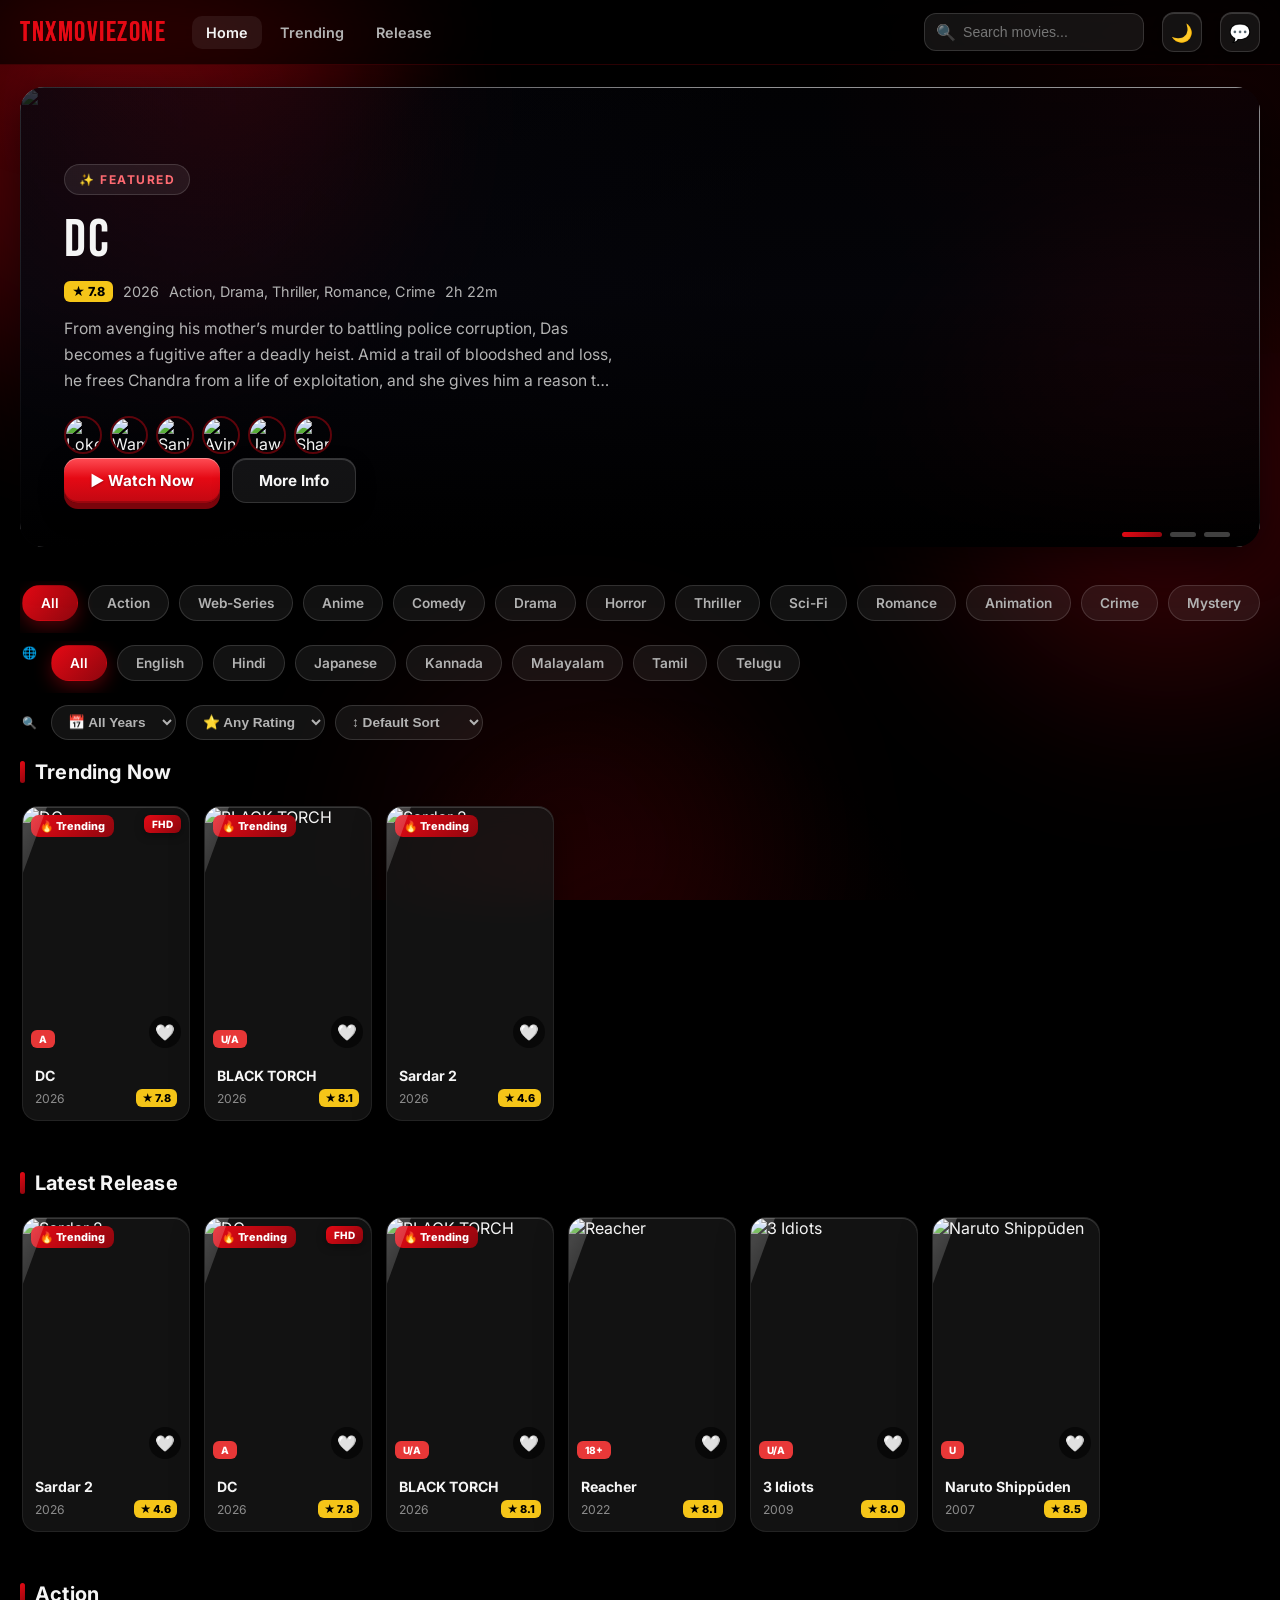
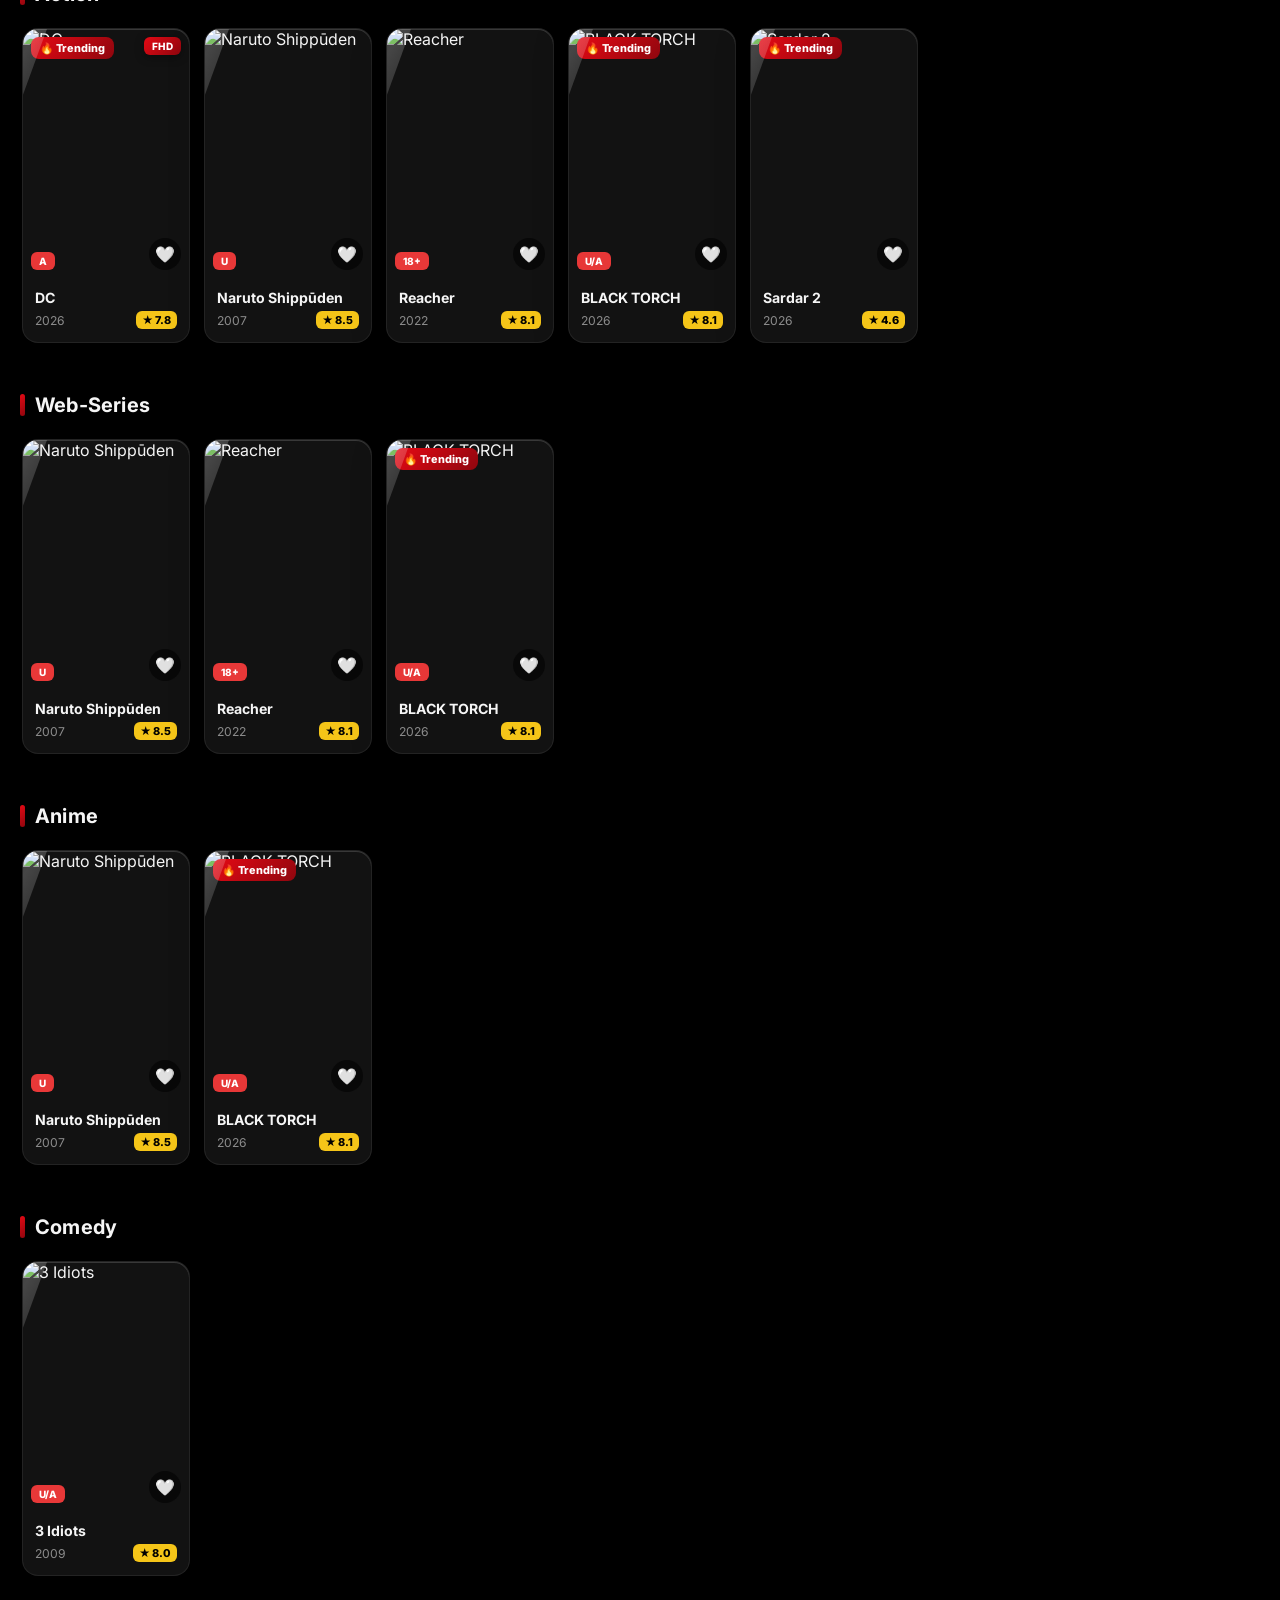
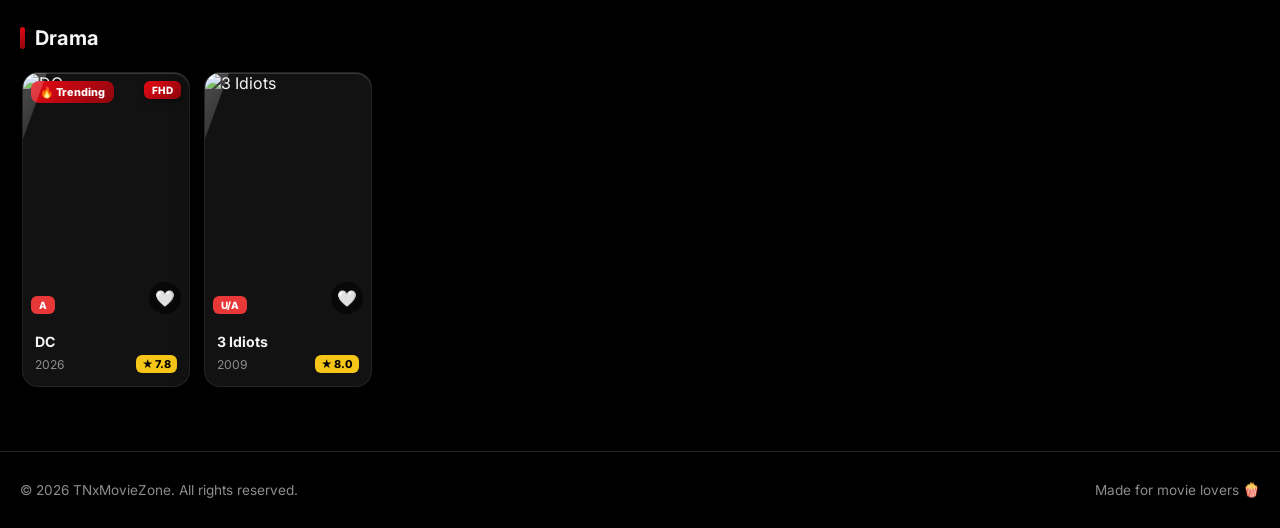
==== commit 939d1f2c: "features: mobile long-press preview + episode range selector (index.html)" ====
--- a/index.html
+++ b/index.html
@@ -163,7 +163,7 @@
   </div>
 </footer>
 
-<script src="js/app.js?v=7"></script>
+<script src="js/app.js?v=8"></script>
 <script>
 /* source protection */
 (function(){
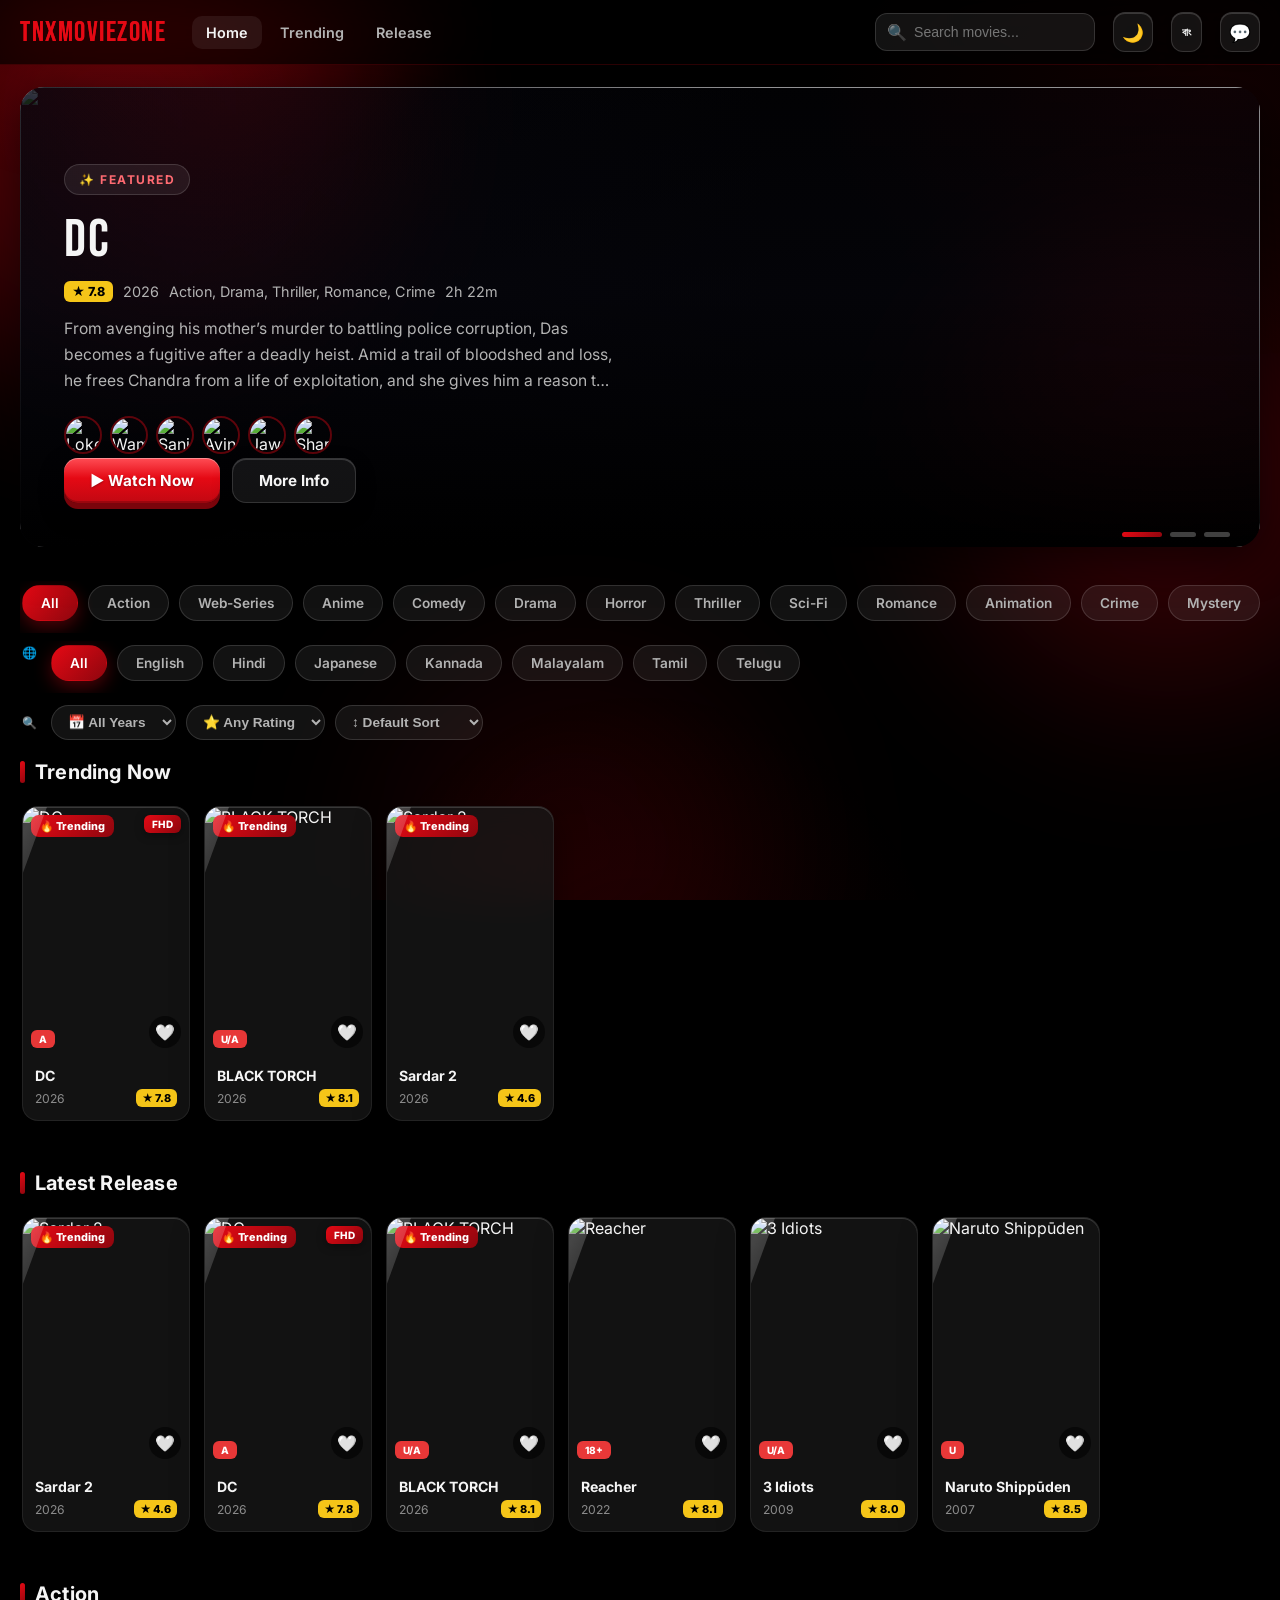
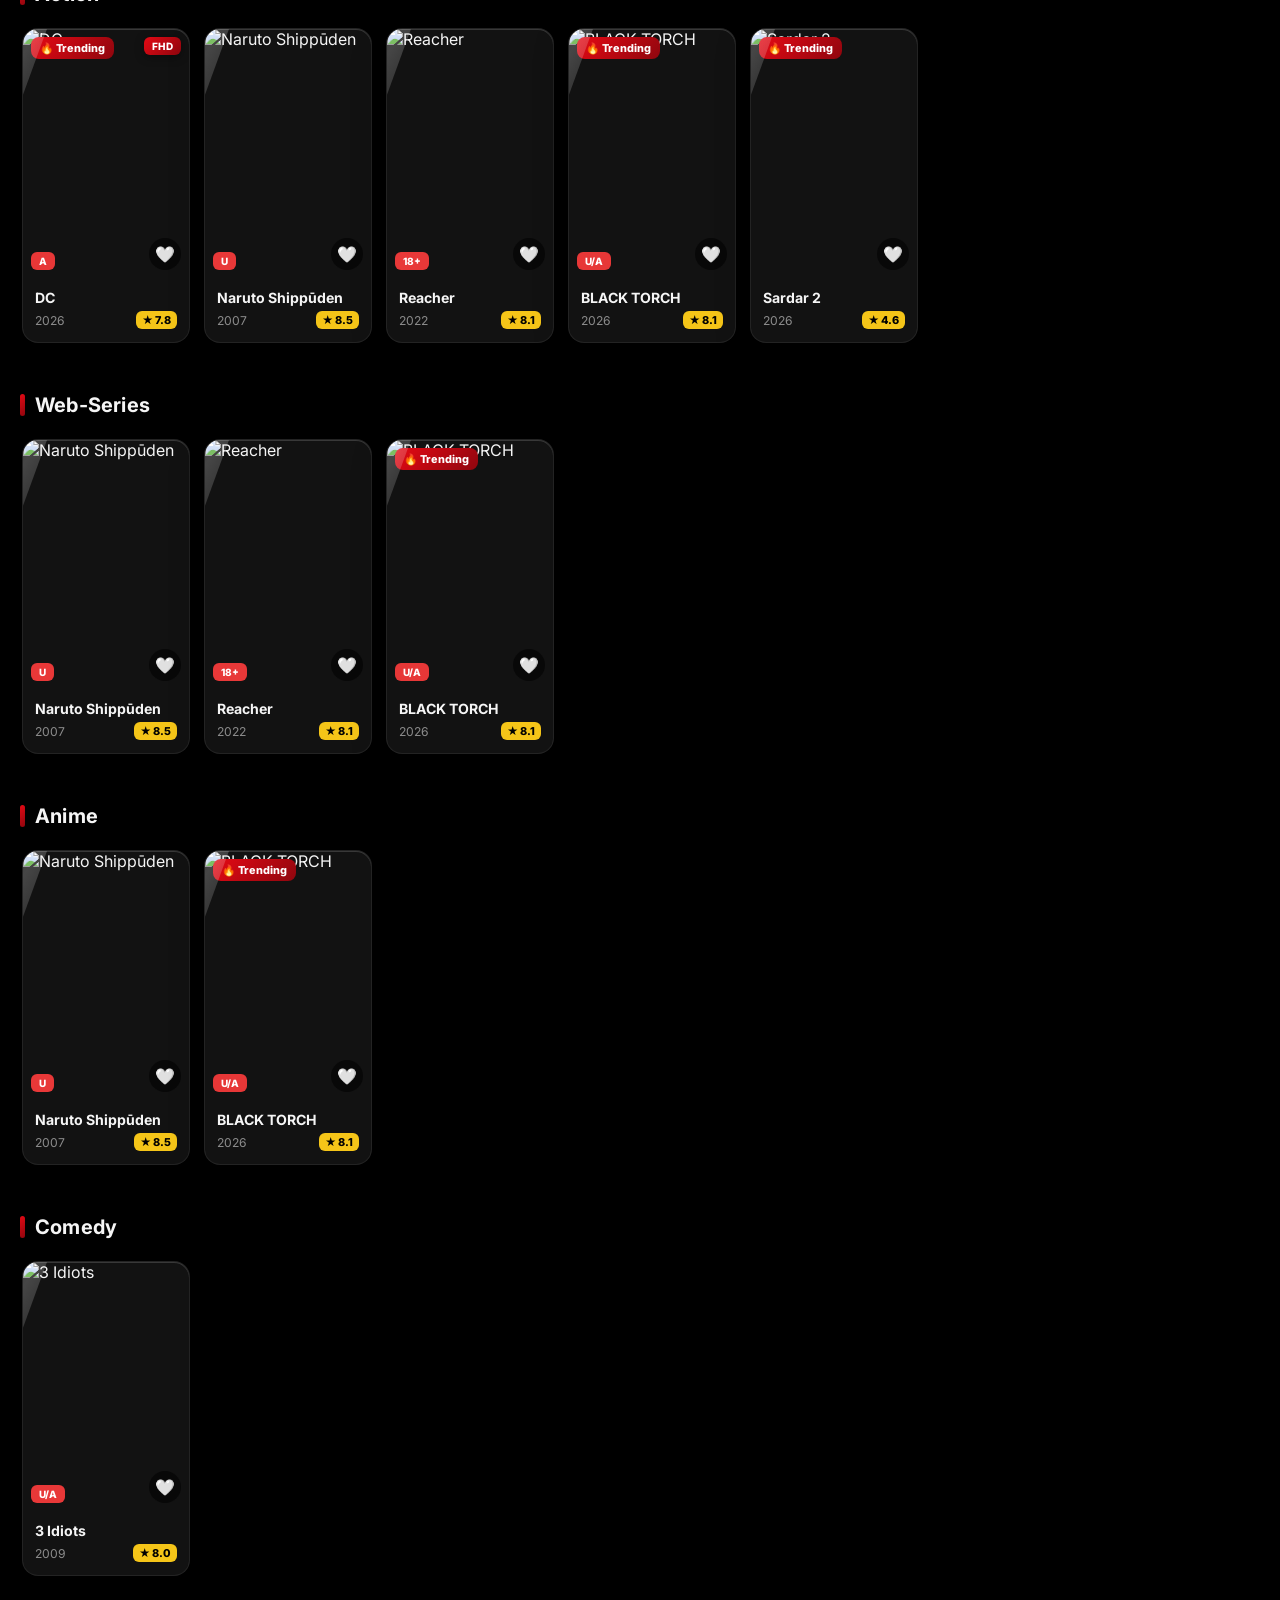
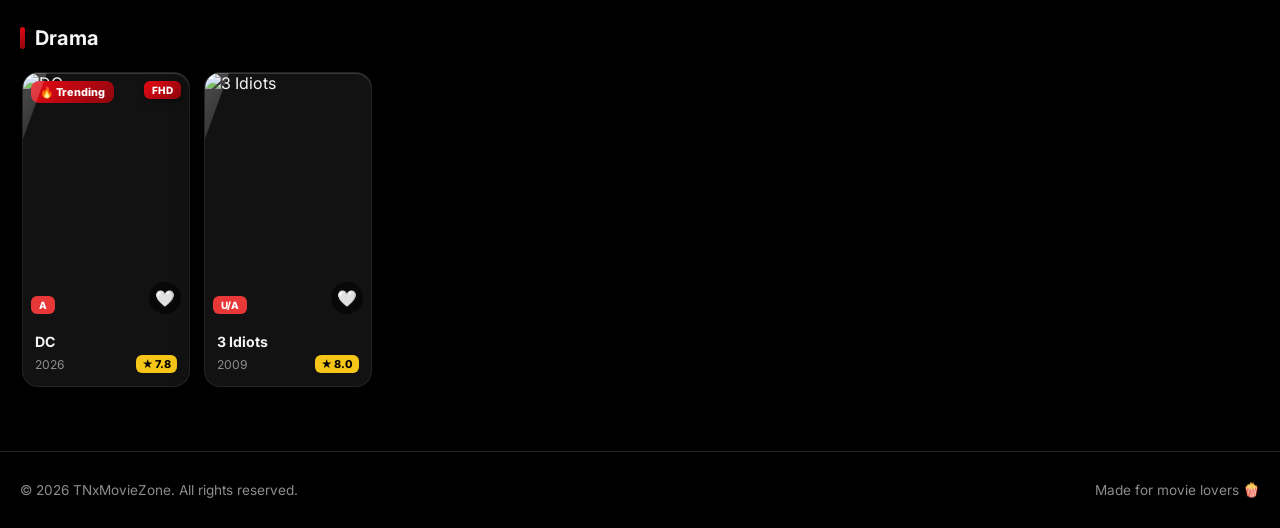
==== commit d33dd3d1: "features: Bangla/English UI toggle (i18n) + Dub/Sub badges (index.html)" ====
--- a/index.html
+++ b/index.html
@@ -9,7 +9,7 @@
 <link rel="preconnect" href="https://fonts.googleapis.com">
 <link rel="preconnect" href="https://fonts.gstatic.com" crossorigin>
 <link href="https://fonts.googleapis.com/css2?family=Bebas+Neue&family=Inter:wght@400;600;700;800&display=swap" rel="stylesheet">
-<link rel="stylesheet" href="css/style.css?v=16">
+<link rel="stylesheet" href="css/style.css?v=17">
 <link rel="icon" href="logo/logo.png" type="image/png">
 </head>
 <body>
@@ -28,16 +28,17 @@
   <div class="wrap header-inner">
     <a href="index.html" class="logo" id="siteLogo">TNxMovieZone</a>
     <nav class="nav">
-      <a href="index.html" class="active">Home</a>
-      <a href="index.html#trending">Trending</a>
-      <a href="index.html#latest">Release</a>
+      <a href="index.html" class="active" data-i18n="Home">Home</a>
+      <a href="index.html#trending" data-i18n="Trending">Trending</a>
+      <a href="index.html#latest" data-i18n="Release">Release</a>
     </nav>
     <div class="header-search">
       <span class="icon">🔍</span>
-      <input type="text" id="searchInput" placeholder="Search movies..." autocomplete="off">
+      <input type="text" id="searchInput" placeholder="Search movies..." data-i18n-ph="Search movies..." autocomplete="off">
       <div class="search-results" id="searchResults"></div>
     </div>
     <button class="icon-btn" id="themeToggle" title="Toggle theme">🌙</button>
+    <button class="icon-btn langToggle" title="Language" style="font-size:.7rem;font-weight:800;width:auto;padding:0 10px;">বাং</button>
     <button class="icon-btn" id="notifToggle" title="New movie alerts">🔔</button>
     <button class="icon-btn" id="requestBtn" title="Request a movie">💬</button>
     <a class="icon-btn" id="tgJoinBtn" href="#" target="_blank" rel="noopener" title="Join Telegram" style="display:none;text-decoration:none;">✈️</a>
@@ -51,16 +52,16 @@
   <div class="notice-modal">
     <button class="notice-close" id="requestClose" aria-label="Close">✕</button>
     <div class="notice-modal-icon">💬</div>
-    <h3>Request a Movie</h3>
-    <input type="text" id="reqTitle" placeholder="Movie/Series name..." style="width:100%;margin:8px 0;padding:10px;border-radius:8px;border:1px solid var(--glass-border);background:var(--bg-soft);color:var(--text);">
-    <input type="text" id="reqYear" placeholder="Year (optional)..." style="width:100%;margin:8px 0;padding:10px;border-radius:8px;border:1px solid var(--glass-border);background:var(--bg-soft);color:var(--text);">
-    <button type="button" class="btn btn-grad" id="reqSend" style="width:100%;margin-top:8px;">Send Request</button>
+    <h3 data-i18n="Request a Movie">Request a Movie</h3>
+    <input type="text" id="reqTitle" placeholder="Movie/Series name..." data-i18n-ph="Movie/Series name..." style="width:100%;margin:8px 0;padding:10px;border-radius:8px;border:1px solid var(--glass-border);background:var(--bg-soft);color:var(--text);">
+    <input type="text" id="reqYear" placeholder="Year (optional)..." data-i18n-ph="Year (optional)..." style="width:100%;margin:8px 0;padding:10px;border-radius:8px;border:1px solid var(--glass-border);background:var(--bg-soft);color:var(--text);">
+    <button type="button" class="btn btn-grad" id="reqSend" style="width:100%;margin-top:8px;" data-i18n="Send Request">Send Request</button>
   </div>
 </div>
   <div class="notice-modal">
     <button class="notice-close" id="noticeClose" aria-label="Close">✕</button>
     <div class="notice-modal-icon">📢</div>
-    <h3>Announcement</h3>
+    <h3 data-i18n="Announcement">Announcement</h3>
     <p id="noticeText"></p>
   </div>
 </div>
@@ -73,14 +74,14 @@
     <div class="hero-bg"><img id="heroBg" src="" alt=""></div>
     <div class="hero-shade"></div>
     <div class="hero-content">
-      <span class="hero-badge" id="heroBadge">✨ Featured</span>
+      <span class="hero-badge" id="heroBadge" data-i18n="✨ Featured">✨ Featured</span>
       <h1 class="hero-title" id="heroTitle">Loading...</h1>
       <div class="hero-meta" id="heroMeta"></div>
       <p class="hero-desc" id="heroDesc"></p>
       <div class="hero-cast" id="heroCast"></div>
       <div class="hero-actions">
-        <a class="btn btn-grad" id="heroWatch" href="#">▶ Watch Now</a>
-        <a class="btn btn-ghost" id="heroInfo" href="#">More Info</a>
+        <a class="btn btn-grad" id="heroWatch" href="#" data-i18n="▶ Watch Now">▶ Watch Now</a>
+        <a class="btn btn-ghost" id="heroInfo" href="#" data-i18n="More Info">More Info</a>
       </div>
     </div>
     <div class="hero-dots" id="heroDots"></div>
@@ -94,27 +95,27 @@
   <div class="chips" id="advFilters" style="margin-top:8px;align-items:center;">
     <span style="font-size:.75rem;color:var(--text-faint);margin-right:4px;">🔍</span>
     <select id="yearFilter" class="chip" style="appearance:auto;padding:8px 12px;cursor:pointer;">
-      <option value="All">📅 All Years</option>
+      <option value="All" data-i18n="📅 All Years">📅 All Years</option>
     </select>
     <select id="ratingFilter" class="chip" style="appearance:auto;padding:8px 12px;cursor:pointer;">
-      <option value="0">⭐ Any Rating</option>
-      <option value="7">⭐ 7+</option>
-      <option value="8">⭐ 8+</option>
-      <option value="9">⭐ 9+</option>
+      <option value="0" data-i18n="⭐ Any Rating">⭐ Any Rating</option>
+      <option value="7" data-i18n="⭐ 7+">⭐ 7+</option>
+      <option value="8" data-i18n="⭐ 8+">⭐ 8+</option>
+      <option value="9" data-i18n="⭐ 9+">⭐ 9+</option>
     </select>
     <select id="sortFilter" class="chip" style="appearance:auto;padding:8px 12px;cursor:pointer;">
-      <option value="default">↕ Default Sort</option>
-      <option value="newest">🆕 Newest First</option>
-      <option value="rating">⭐ Top Rated</option>
-      <option value="az">🔤 A – Z</option>
+      <option value="default" data-i18n="↕ Default Sort">↕ Default Sort</option>
+      <option value="newest" data-i18n="🆕 Newest First">🆕 Newest First</option>
+      <option value="rating" data-i18n="⭐ Top Rated">⭐ Top Rated</option>
+      <option value="az" data-i18n="🔤 A – Z">🔤 A – Z</option>
     </select>
   </div>
 
   <!-- Full-screen search results -->
   <section class="row-sec" id="searchSec" style="display:none;">
     <div class="row-head">
-      <h2 class="row-title">🔍 Search Results <span id="searchCount" style="font-size:.8rem;color:var(--text-faint);"></span></h2>
-      <button type="button" class="btn btn-ghost btn-sm" id="searchClose">✕ Clear</button>
+      <h2 class="row-title"><span data-i18n="🔍 Search Results">🔍 Search Results</span> <span id="searchCount" style="font-size:.8rem;color:var(--text-faint);"></span></h2>
+      <button type="button" class="btn btn-ghost btn-sm" id="searchClose" data-i18n="✕ Clear">✕ Clear</button>
     </div>
     <div class="search-grid" id="searchGrid"></div>
   </section>
@@ -122,8 +123,8 @@
   <!-- Continue Watching -->
   <section class="row-sec" id="continueSec" style="display:none;">
     <div class="row-head">
-      <h2 class="row-title">▶ Continue Watching</h2>
-      <button type="button" class="btn btn-ghost btn-sm" id="clearContinue">Clear</button>
+      <h2 class="row-title" data-i18n="▶ Continue Watching">▶ Continue Watching</h2>
+      <button type="button" class="btn btn-ghost btn-sm" id="clearContinue" data-i18n="Clear">Clear</button>
     </div>
     <div class="poster-row" id="continueRow"></div>
   </section>
@@ -131,7 +132,7 @@
   <!-- Watchlist -->
   <section class="row-sec" id="watchlistSec" style="display:none;">
     <div class="row-head">
-      <h2 class="row-title">❤️ My Watchlist</h2>
+      <h2 class="row-title" data-i18n="❤️ My Watchlist">❤️ My Watchlist</h2>
     </div>
     <div class="poster-row" id="watchlistRow"></div>
   </section>
@@ -139,7 +140,7 @@
   <!-- Trending row -->
   <section class="row-sec" id="trending">
     <div class="row-head">
-      <h2 class="row-title">Trending Now</h2>
+      <h2 class="row-title" data-i18n="Trending Now">Trending Now</h2>
     </div>
     <div class="poster-row" id="trendingRow"></div>
   </section>
@@ -147,7 +148,7 @@
   <!-- Latest row -->
   <section class="row-sec" id="latest">
     <div class="row-head">
-      <h2 class="row-title">Latest Release</h2>
+      <h2 class="row-title" data-i18n="Latest Release">Latest Release</h2>
     </div>
     <div class="poster-row" id="latestRow"></div>
   </section>
@@ -158,12 +159,13 @@
 
 <footer class="footer">
   <div class="wrap footer-inner">
-    <span>© <span id="year"></span> <span id="footName">TNxMovieZone</span>. All rights reserved.</span>
-    <span>Made for movie lovers 🍿</span>
+    <span>© <span id="year"></span> <span id="footName">TNxMovieZone</span>. <span data-i18n="All rights reserved.">All rights reserved.</span></span>
+    <span data-i18n="Made for movie lovers 🍿">Made for movie lovers 🍿</span>
   </div>
 </footer>
 
-<script src="js/app.js?v=8"></script>
+<script src="js/i18n.js?v=1"></script>
+<script src="js/app.js?v=9"></script>
 <script>
 /* source protection */
 (function(){
--- a/css/style.css
+++ b/css/style.css
@@ -934,3 +934,8 @@
   .pre-logo, .pre-bar span, .shimmer::after, .hero.skel-on::after { animation: none; }
   #hoverCard { transition: opacity .18s ease; }
 }
+
+/* --- Dub/Sub badge (card meta line) + lang toggle --- */
+.dub-badge { display: inline-block; margin-left: 6px; background: rgba(229,9,20,.14); color: #ff6b72; border: 1px solid rgba(229,9,20,.45); font-size: 10px; font-weight: 700; padding: 1px 7px; border-radius: 999px; white-space: nowrap; }
+[data-theme="light"] .dub-badge { color: #c50812; background: rgba(229,9,20,.08); }
+.langToggle { font-family: 'Inter', sans-serif; }
